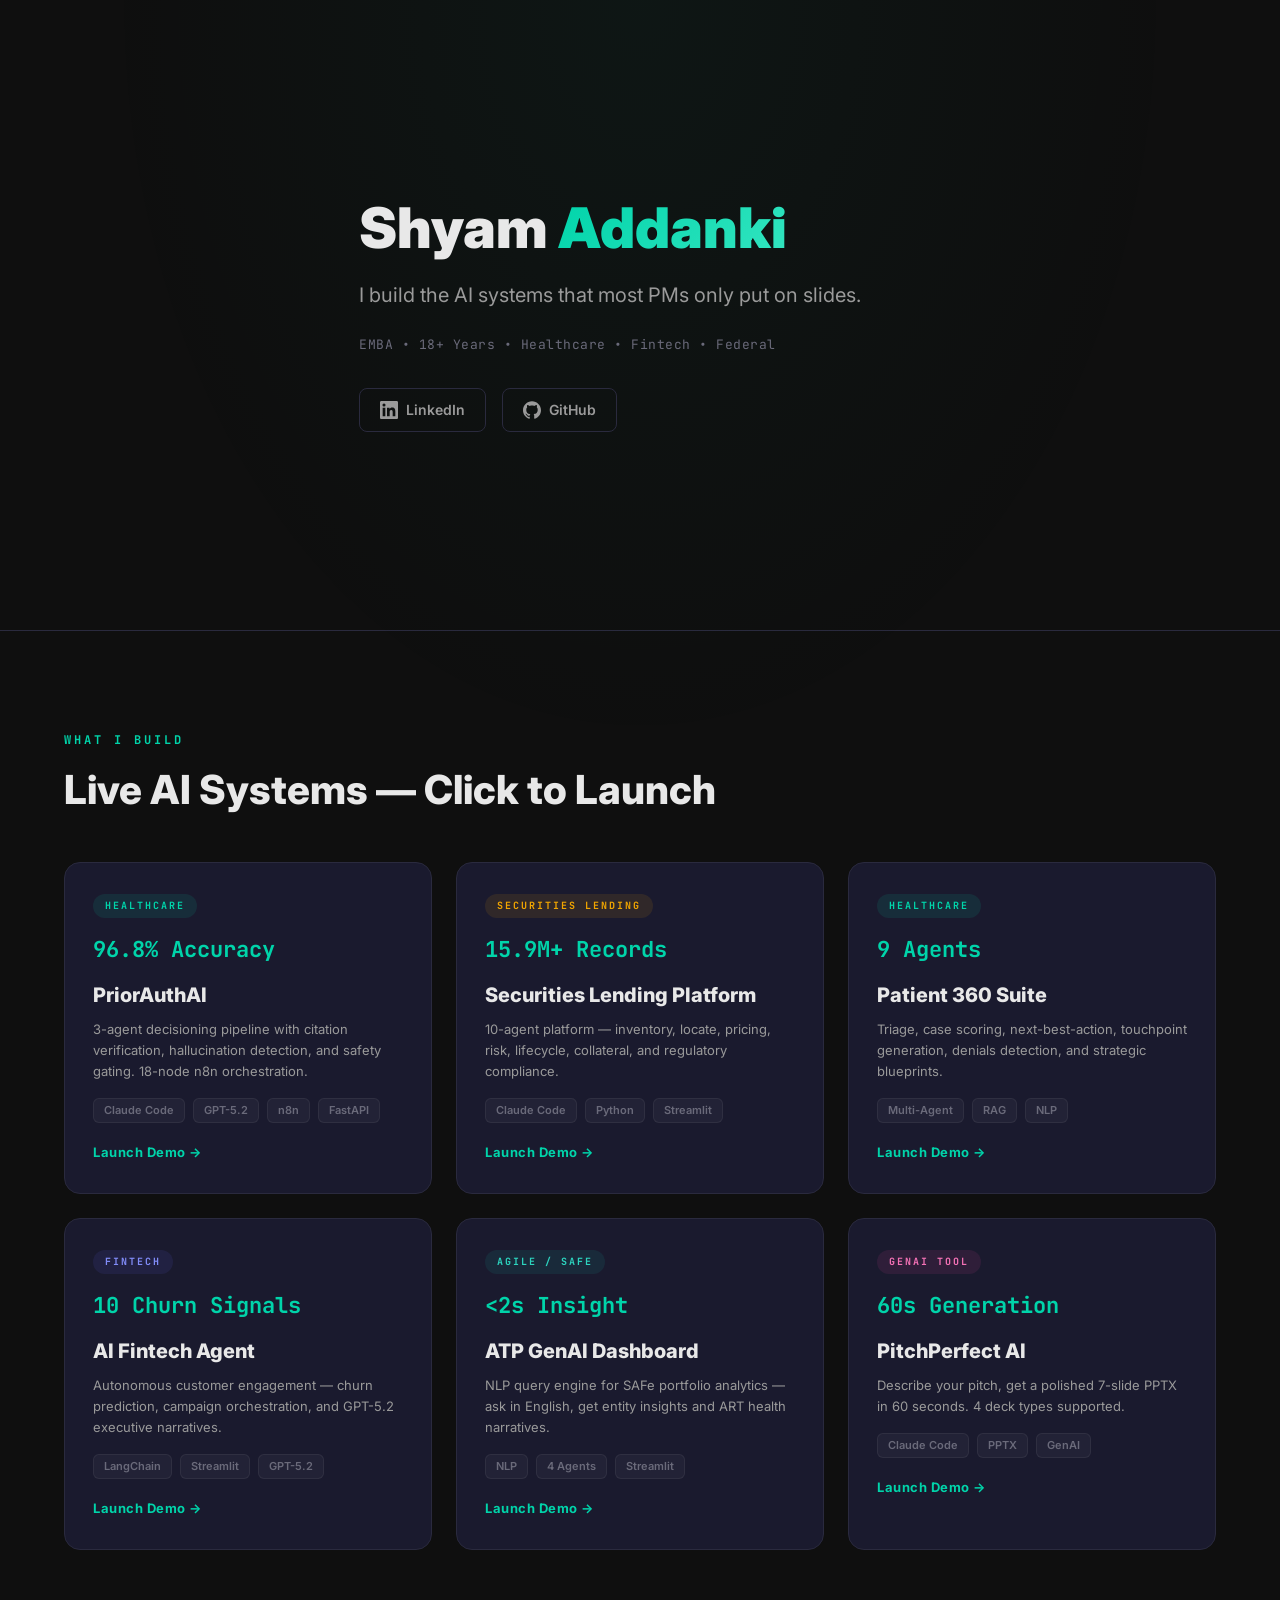
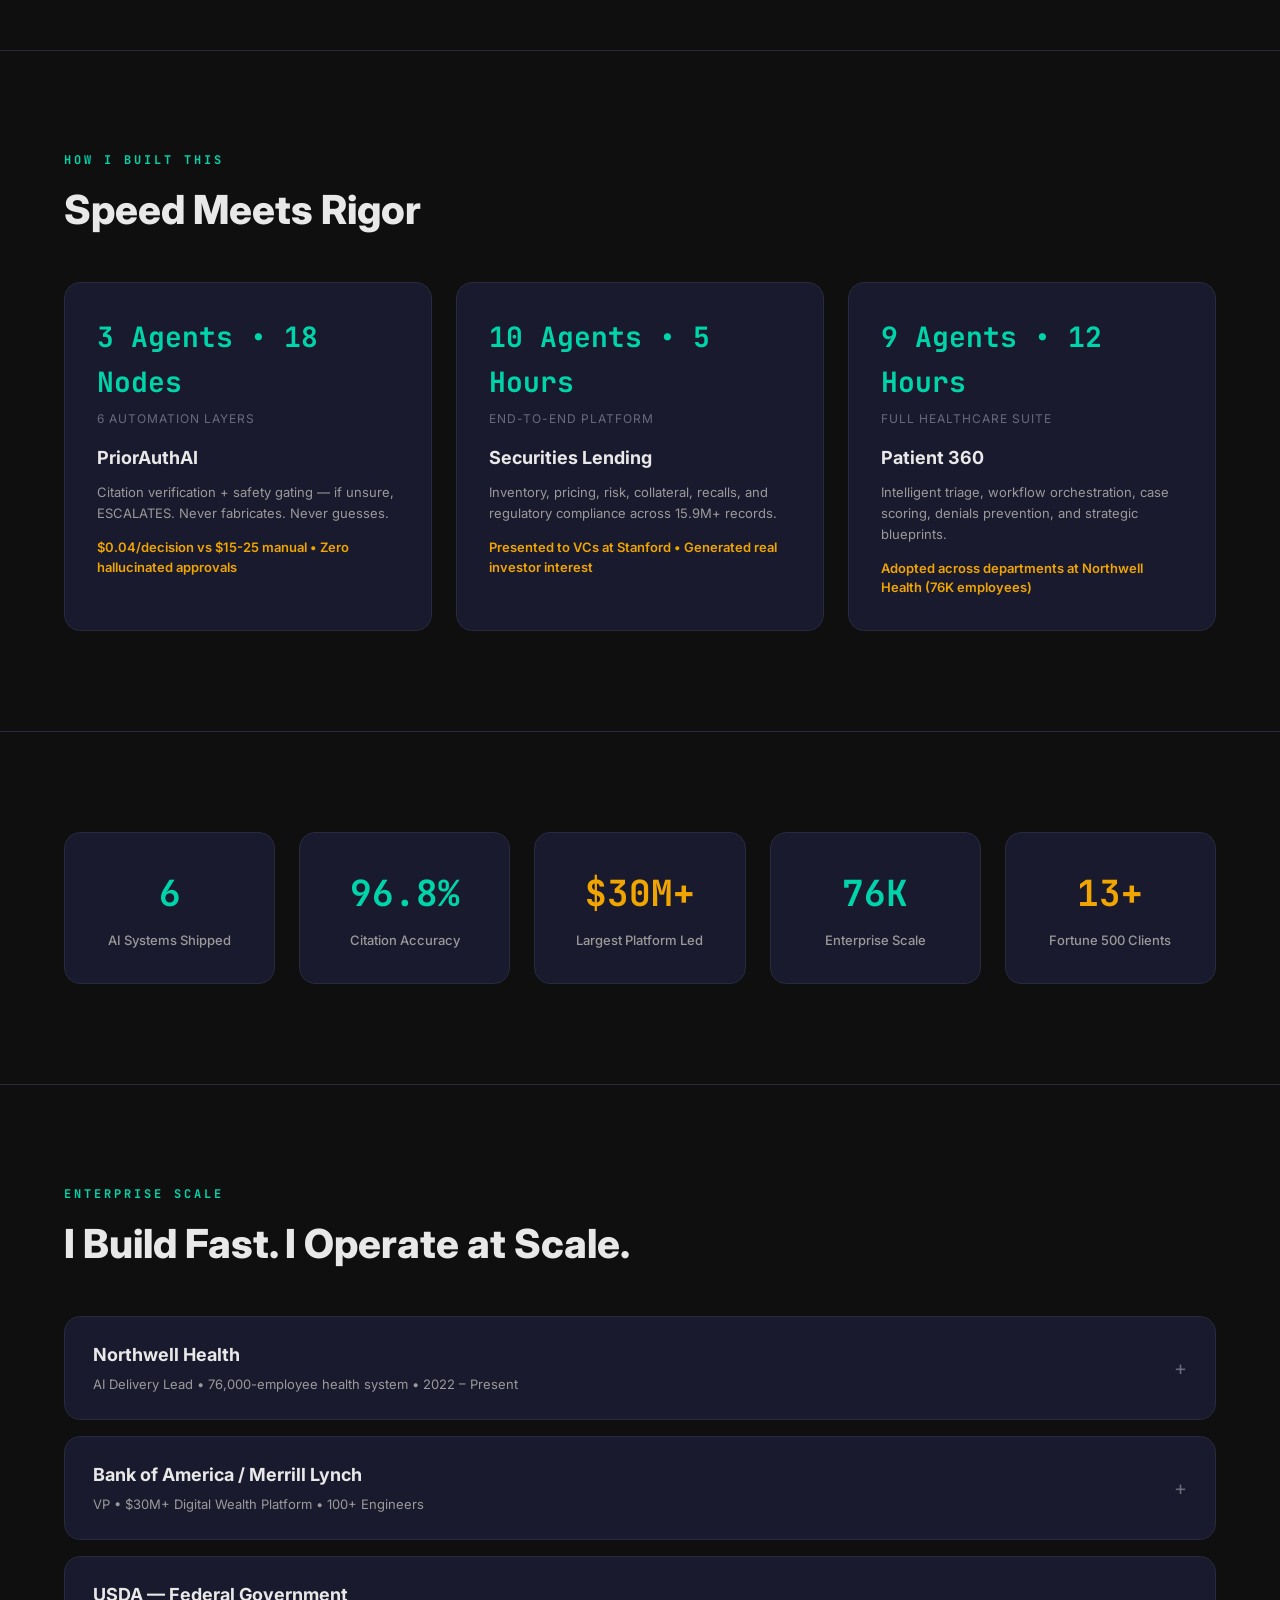
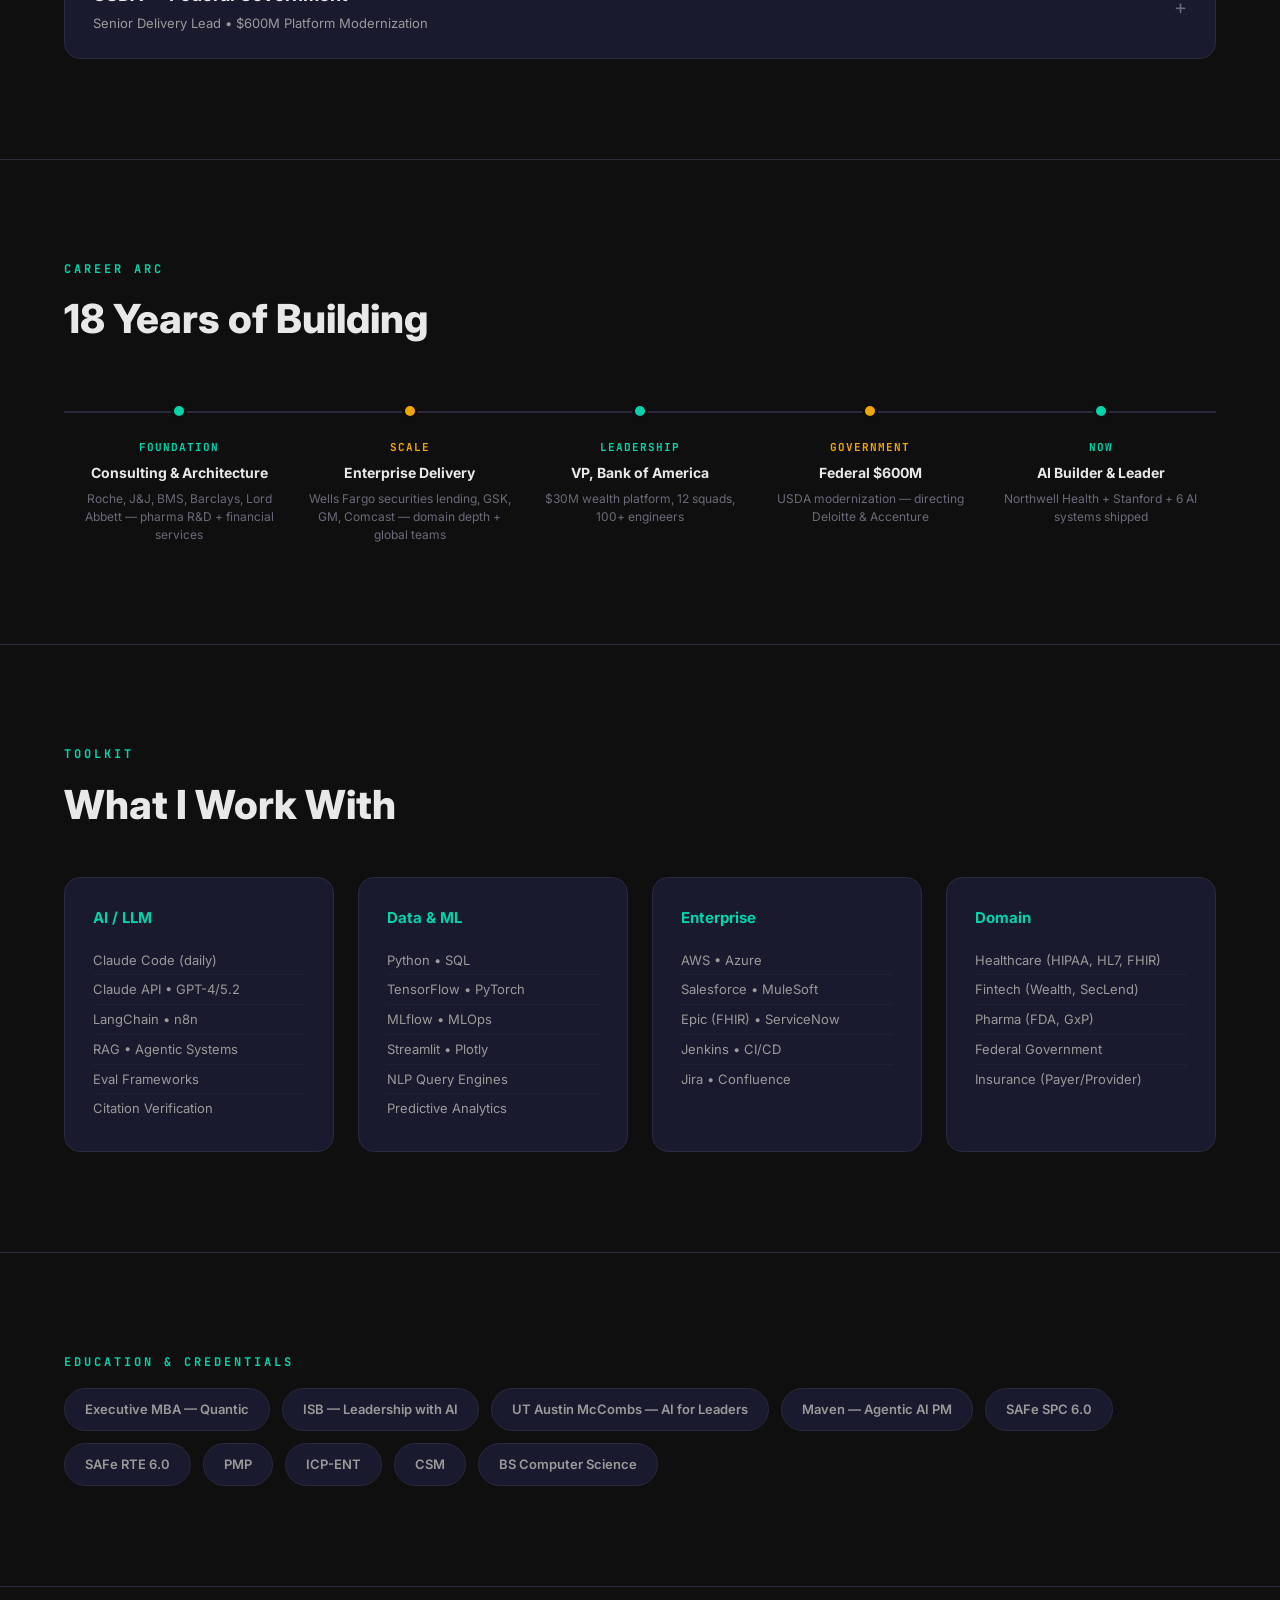
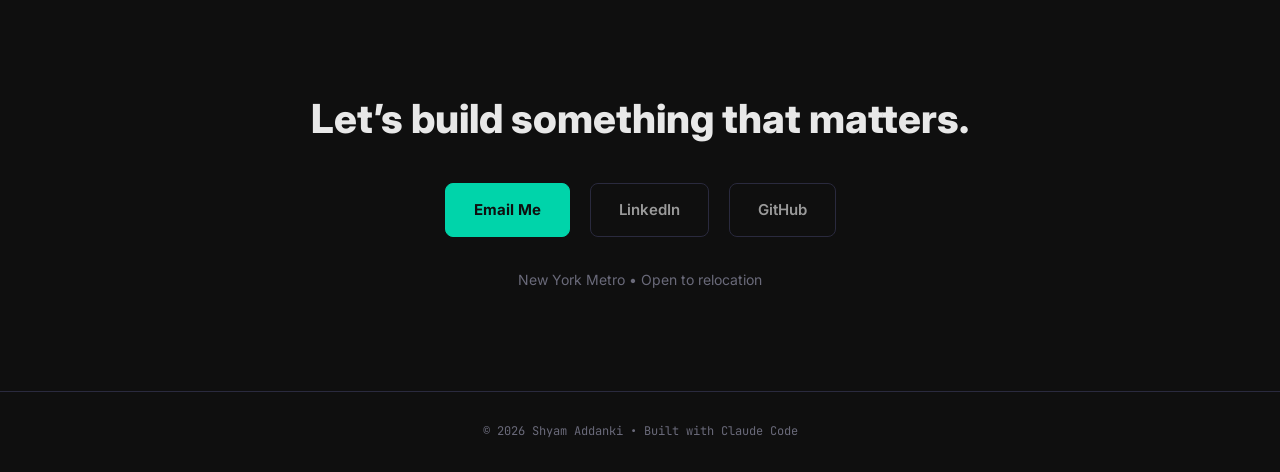
==== index.html @ 77db4f2a "feat: add complete HTML structure — 9 sections with real content" ====
<!DOCTYPE html>
<html lang="en">
<head>
  <meta charset="UTF-8">
  <meta name="viewport" content="width=device-width, initial-scale=1.0">
  <meta name="robots" content="noindex, nofollow">
  <title>Shyam Addanki — AI Portfolio</title>
  <link rel="stylesheet" href="styles.css">
</head>
<body>

<!-- ═══ Section 1: Hero ═══════════════════════════════ -->
<section class="hero" id="top">
  <div class="container">
    <div class="hero-text">
      <h1>Shyam <span class="accent">Addanki</span></h1>
      <p class="hero-tagline">I build the AI systems that most PMs only put on slides.</p>
      <p class="hero-meta">EMBA &bull; 18+ Years &bull; Healthcare &bull; Fintech &bull; Federal</p>
      <div class="hero-links">
        <a href="https://linkedin.com/in/shyamaddanki" target="_blank" rel="noopener">
          <svg width="18" height="18" viewBox="0 0 24 24" fill="currentColor"><path d="M20.447 20.452h-3.554v-5.569c0-1.328-.027-3.037-1.852-3.037-1.853 0-2.136 1.445-2.136 2.939v5.667H9.351V9h3.414v1.561h.046c.477-.9 1.637-1.85 3.37-1.85 3.601 0 4.267 2.37 4.267 5.455v6.286zM5.337 7.433a2.062 2.062 0 01-2.063-2.065 2.064 2.064 0 112.063 2.065zm1.782 13.019H3.555V9h3.564v11.452zM22.225 0H1.771C.792 0 0 .774 0 1.729v20.542C0 23.227.792 24 1.771 24h20.451C23.2 24 24 23.227 24 22.271V1.729C24 .774 23.2 0 22.222 0h.003z"/></svg>
          LinkedIn
        </a>
        <a href="https://github.com/ShyamAddanki" target="_blank" rel="noopener">
          <svg width="18" height="18" viewBox="0 0 24 24" fill="currentColor"><path d="M12 .297c-6.63 0-12 5.373-12 12 0 5.303 3.438 9.8 8.205 11.385.6.113.82-.258.82-.577 0-.285-.01-1.04-.015-2.04-3.338.724-4.042-1.61-4.042-1.61C4.422 18.07 3.633 17.7 3.633 17.7c-1.087-.744.084-.729.084-.729 1.205.084 1.838 1.236 1.838 1.236 1.07 1.835 2.809 1.305 3.495.998.108-.776.417-1.305.76-1.605-2.665-.3-5.466-1.332-5.466-5.93 0-1.31.465-2.38 1.235-3.22-.135-.303-.54-1.523.105-3.176 0 0 1.005-.322 3.3 1.23.96-.267 1.98-.399 3-.405 1.02.006 2.04.138 3 .405 2.28-1.552 3.285-1.23 3.285-1.23.645 1.653.24 2.873.12 3.176.765.84 1.23 1.91 1.23 3.22 0 4.61-2.805 5.625-5.475 5.92.42.36.81 1.096.81 2.22 0 1.606-.015 2.896-.015 3.286 0 .315.21.69.825.57C20.565 22.092 24 17.592 24 12.297c0-6.627-5.373-12-12-12"/></svg>
          GitHub
        </a>
      </div>
    </div>
    <div class="hero-photo">
      <img src="assets/photo.jpg" alt="Shyam Addanki" onerror="this.style.display='none'">
    </div>
  </div>
</section>

<!-- ═══ Section 2: Live Demos ═════════════════════════ -->
<section class="demos" id="demos">
  <div class="container">
    <p class="section-label reveal">What I Build</p>
    <h2 class="section-title reveal">Live AI Systems — Click to Launch</h2>
    <div class="demo-grid">

      <a href="https://shyamaddanki.github.io/ai-portfolio-demos/prior-auth-white-premium.html" target="_blank" rel="noopener" class="demo-card reveal">
        <span class="tag tag-health">Healthcare</span>
        <div class="metric-highlight">96.8% Accuracy</div>
        <h3>PriorAuthAI</h3>
        <p>3-agent decisioning pipeline with citation verification, hallucination detection, and safety gating. 18-node n8n orchestration.</p>
        <div class="tech-tags">
          <span class="tech-tag">Claude Code</span>
          <span class="tech-tag">GPT-5.2</span>
          <span class="tech-tag">n8n</span>
          <span class="tech-tag">FastAPI</span>
        </div>
        <span class="cta">Launch Demo &rarr;</span>
      </a>

      <a href="https://shyamaddanki.github.io/ai-portfolio-demos/seclend-platform-demo.html" target="_blank" rel="noopener" class="demo-card reveal">
        <span class="tag tag-finserv">Securities Lending</span>
        <div class="metric-highlight">15.9M+ Records</div>
        <h3>Securities Lending Platform</h3>
        <p>10-agent platform — inventory, locate, pricing, risk, lifecycle, collateral, and regulatory compliance.</p>
        <div class="tech-tags">
          <span class="tech-tag">Claude Code</span>
          <span class="tech-tag">Python</span>
          <span class="tech-tag">Streamlit</span>
        </div>
        <span class="cta">Launch Demo &rarr;</span>
      </a>

      <a href="https://shyamaddanki.github.io/ai-portfolio-demos/patient-360-demo.html" target="_blank" rel="noopener" class="demo-card reveal">
        <span class="tag tag-health">Healthcare</span>
        <div class="metric-highlight">9 Agents</div>
        <h3>Patient 360 Suite</h3>
        <p>Triage, case scoring, next-best-action, touchpoint generation, denials detection, and strategic blueprints.</p>
        <div class="tech-tags">
          <span class="tech-tag">Multi-Agent</span>
          <span class="tech-tag">RAG</span>
          <span class="tech-tag">NLP</span>
        </div>
        <span class="cta">Launch Demo &rarr;</span>
      </a>

      <a href="https://shyamaddanki.github.io/ai-portfolio-demos/ai-fintech-agent-demo.html" target="_blank" rel="noopener" class="demo-card reveal">
        <span class="tag tag-fintech">Fintech</span>
        <div class="metric-highlight">10 Churn Signals</div>
        <h3>AI Fintech Agent</h3>
        <p>Autonomous customer engagement — churn prediction, campaign orchestration, and GPT-5.2 executive narratives.</p>
        <div class="tech-tags">
          <span class="tech-tag">LangChain</span>
          <span class="tech-tag">Streamlit</span>
          <span class="tech-tag">GPT-5.2</span>
        </div>
        <span class="cta">Launch Demo &rarr;</span>
      </a>

      <a href="https://shyamaddanki.github.io/ai-portfolio-demos/atp-genai-demo.html" target="_blank" rel="noopener" class="demo-card reveal">
        <span class="tag tag-agile">Agile / SAFe</span>
        <div class="metric-highlight">&lt;2s Insight</div>
        <h3>ATP GenAI Dashboard</h3>
        <p>NLP query engine for SAFe portfolio analytics — ask in English, get entity insights and ART health narratives.</p>
        <div class="tech-tags">
          <span class="tech-tag">NLP</span>
          <span class="tech-tag">4 Agents</span>
          <span class="tech-tag">Streamlit</span>
        </div>
        <span class="cta">Launch Demo &rarr;</span>
      </a>

      <a href="https://shyamaddanki.github.io/ai-portfolio-demos/pitchperfect-ai-demo.html" target="_blank" rel="noopener" class="demo-card reveal">
        <span class="tag tag-genai">GenAI Tool</span>
        <div class="metric-highlight">60s Generation</div>
        <h3>PitchPerfect AI</h3>
        <p>Describe your pitch, get a polished 7-slide PPTX in 60 seconds. 4 deck types supported.</p>
        <div class="tech-tags">
          <span class="tech-tag">Claude Code</span>
          <span class="tech-tag">PPTX</span>
          <span class="tech-tag">GenAI</span>
        </div>
        <span class="cta">Launch Demo &rarr;</span>
      </a>

    </div>
  </div>
</section>

<!-- ═══ Section 3: How I Built This ═══════════════════ -->
<section class="build-process" id="how">
  <div class="container">
    <p class="section-label reveal">How I Built This</p>
    <h2 class="section-title reveal">Speed Meets Rigor</h2>
    <div class="build-grid">

      <div class="build-card reveal">
        <div class="build-time">3 Agents &bull; 18 Nodes</div>
        <div class="build-label">6 Automation Layers</div>
        <h3>PriorAuthAI</h3>
        <p class="build-arch">Citation verification + safety gating — if unsure, ESCALATES. Never fabricates. Never guesses.</p>
        <p class="build-impact">$0.04/decision vs $15-25 manual &bull; Zero hallucinated approvals</p>
      </div>

      <div class="build-card reveal">
        <div class="build-time">10 Agents &bull; 5 Hours</div>
        <div class="build-label">End-to-End Platform</div>
        <h3>Securities Lending</h3>
        <p class="build-arch">Inventory, pricing, risk, collateral, recalls, and regulatory compliance across 15.9M+ records.</p>
        <p class="build-impact">Presented to VCs at Stanford &bull; Generated real investor interest</p>
      </div>

      <div class="build-card reveal">
        <div class="build-time">9 Agents &bull; 12 Hours</div>
        <div class="build-label">Full Healthcare Suite</div>
        <h3>Patient 360</h3>
        <p class="build-arch">Intelligent triage, workflow orchestration, case scoring, denials prevention, and strategic blueprints.</p>
        <p class="build-impact">Adopted across departments at Northwell Health (76K employees)</p>
      </div>

    </div>
  </div>
</section>

<!-- ═══ Section 4: Proof Strip ════════════════════════ -->
<section class="proof-strip" id="proof">
  <div class="container">
    <div class="metrics-row reveal">
      <div class="metric-tile">
        <div class="metric-value teal">6</div>
        <div class="metric-label">AI Systems Shipped</div>
      </div>
      <div class="metric-tile">
        <div class="metric-value teal">96.8%</div>
        <div class="metric-label">Citation Accuracy</div>
      </div>
      <div class="metric-tile">
        <div class="metric-value amber">$30M+</div>
        <div class="metric-label">Largest Platform Led</div>
      </div>
      <div class="metric-tile">
        <div class="metric-value teal">76K</div>
        <div class="metric-label">Enterprise Scale</div>
      </div>
      <div class="metric-tile">
        <div class="metric-value amber">13+</div>
        <div class="metric-label">Fortune 500 Clients</div>
      </div>
    </div>
  </div>
</section>

<!-- ═══ Section 5: Enterprise Scale ═══════════════════ -->
<section class="enterprise" id="enterprise">
  <div class="container">
    <p class="section-label reveal">Enterprise Scale</p>
    <h2 class="section-title reveal">I Build Fast. I Operate at Scale.</h2>
    <div class="case-studies">

      <div class="case-card reveal">
        <div class="case-header" role="button" aria-expanded="false" tabindex="0">
          <div>
            <h3>Northwell Health</h3>
            <p class="case-meta">AI Delivery Lead &bull; 76,000-employee health system &bull; 2022 &ndash; Present</p>
          </div>
          <span class="case-toggle">+</span>
        </div>
        <div class="case-body">
          <div class="case-body-inner">
            <div class="case-content">
              <div>
                <p class="case-section-label">Scope</p>
                <p>Led 10+ concurrent AI and digital transformation initiatives across clinical operations and enterprise IT. Owned discovery, scoping, stakeholder alignment, delivery, and expansion.</p>
              </div>
              <div>
                <p class="case-section-label">Impact</p>
                <p><span class="impact-stat">6 GenAI solutions</span> delivered &bull; <span class="impact-stat">50%</span> delivery lead time reduction &bull; <span class="impact-stat">40%</span> stakeholder engagement increase</p>
                <p style="margin-top:12px;">Converted organizational AI skepticism into enterprise commitment — built working prototypes hands-on, presented demos to senior leadership.</p>
              </div>
            </div>
          </div>
        </div>
      </div>

      <div class="case-card reveal">
        <div class="case-header" role="button" aria-expanded="false" tabindex="0">
          <div>
            <h3>Bank of America / Merrill Lynch</h3>
            <p class="case-meta">VP &bull; $30M+ Digital Wealth Platform &bull; 100+ Engineers</p>
          </div>
          <span class="case-toggle">+</span>
        </div>
        <div class="case-body">
          <div class="case-body-inner">
            <div class="case-content">
              <div>
                <p class="case-section-label">Scope</p>
                <p>Led end-to-end delivery across 12 squads. Served as trusted advisor to SVP, MD, and C-suite executives. Defined AI-driven analytics strategy for next-generation wealth platform.</p>
              </div>
              <div>
                <p class="case-section-label">Impact</p>
                <p><span class="impact-stat">35%</span> release velocity increase &bull; <span class="impact-stat">22%</span> platform adoption &bull; <span class="impact-stat">17%</span> conversion lift &bull; <span class="impact-stat">100+</span> features shipped</p>
                <p style="margin-top:12px;">Modernized CI/CD pipelines (Jenkins, Bitbucket, Ansible) reducing release cycles 45% and production defects 30%.</p>
              </div>
            </div>
          </div>
        </div>
      </div>

      <div class="case-card reveal">
        <div class="case-header" role="button" aria-expanded="false" tabindex="0">
          <div>
            <h3>USDA — Federal Government</h3>
            <p class="case-meta">Senior Delivery Lead &bull; $600M Platform Modernization</p>
          </div>
          <span class="case-toggle">+</span>
        </div>
        <div class="case-body">
          <div class="case-body-inner">
            <div class="case-content">
              <div>
                <p class="case-section-label">Scope</p>
                <p>Directed Deloitte, Accenture, and multi-vendor teams on a $600M platform modernization. Delivered Salesforce + MuleSoft data integration on cloud infrastructure.</p>
              </div>
              <div>
                <p class="case-section-label">Impact</p>
                <p><span class="impact-stat">40%</span> delivery lead time reduction &bull; <span class="impact-stat">50%</span> operational efficiency gain</p>
                <p style="margin-top:12px;">Translated federal policy objectives into product features, KPIs, and real-time operational dashboards.</p>
              </div>
            </div>
          </div>
        </div>
      </div>

    </div>
  </div>
</section>

<!-- ═══ Section 6: Career Arc ═════════════════════════ -->
<section class="career" id="career">
  <div class="container">
    <p class="section-label reveal">Career Arc</p>
    <h2 class="section-title reveal">18 Years of Building</h2>
    <div class="timeline reveal">

      <div class="timeline-node">
        <p class="era">Foundation</p>
        <h4>Consulting &amp; Architecture</h4>
        <p>Roche, J&amp;J, BMS, Barclays, Lord Abbett — pharma R&amp;D + financial services</p>
      </div>

      <div class="timeline-node">
        <p class="era">Scale</p>
        <h4>Enterprise Delivery</h4>
        <p>Wells Fargo securities lending, GSK, GM, Comcast — domain depth + global teams</p>
      </div>

      <div class="timeline-node">
        <p class="era">Leadership</p>
        <h4>VP, Bank of America</h4>
        <p>$30M wealth platform, 12 squads, 100+ engineers</p>
      </div>

      <div class="timeline-node">
        <p class="era">Government</p>
        <h4>Federal $600M</h4>
        <p>USDA modernization — directing Deloitte &amp; Accenture</p>
      </div>

      <div class="timeline-node">
        <p class="era">Now</p>
        <h4>AI Builder &amp; Leader</h4>
        <p>Northwell Health + Stanford + 6 AI systems shipped</p>
      </div>

    </div>
  </div>
</section>

<!-- ═══ Section 7: Toolkit ════════════════════════════ -->
<section class="toolkit" id="toolkit">
  <div class="container">
    <p class="section-label reveal">Toolkit</p>
    <h2 class="section-title reveal">What I Work With</h2>
    <div class="toolkit-grid reveal">

      <div class="toolkit-domain">
        <h3>AI / LLM</h3>
        <ul>
          <li>Claude Code (daily)</li>
          <li>Claude API &bull; GPT-4/5.2</li>
          <li>LangChain &bull; n8n</li>
          <li>RAG &bull; Agentic Systems</li>
          <li>Eval Frameworks</li>
          <li>Citation Verification</li>
        </ul>
      </div>

      <div class="toolkit-domain">
        <h3>Data &amp; ML</h3>
        <ul>
          <li>Python &bull; SQL</li>
          <li>TensorFlow &bull; PyTorch</li>
          <li>MLflow &bull; MLOps</li>
          <li>Streamlit &bull; Plotly</li>
          <li>NLP Query Engines</li>
          <li>Predictive Analytics</li>
        </ul>
      </div>

      <div class="toolkit-domain">
        <h3>Enterprise</h3>
        <ul>
          <li>AWS &bull; Azure</li>
          <li>Salesforce &bull; MuleSoft</li>
          <li>Epic (FHIR) &bull; ServiceNow</li>
          <li>Jenkins &bull; CI/CD</li>
          <li>Jira &bull; Confluence</li>
        </ul>
      </div>

      <div class="toolkit-domain">
        <h3>Domain</h3>
        <ul>
          <li>Healthcare (HIPAA, HL7, FHIR)</li>
          <li>Fintech (Wealth, SecLend)</li>
          <li>Pharma (FDA, GxP)</li>
          <li>Federal Government</li>
          <li>Insurance (Payer/Provider)</li>
        </ul>
      </div>

    </div>
  </div>
</section>

<!-- ═══ Section 8: Education ══════════════════════════ -->
<section class="education" id="education">
  <div class="container">
    <p class="section-label reveal">Education &amp; Credentials</p>
    <div class="edu-row reveal">
      <span class="edu-pill">Executive MBA — Quantic</span>
      <span class="edu-pill">ISB — Leadership with AI</span>
      <span class="edu-pill">UT Austin McCombs — AI for Leaders</span>
      <span class="edu-pill">Maven — Agentic AI PM</span>
      <span class="edu-pill">SAFe SPC 6.0</span>
      <span class="edu-pill">SAFe RTE 6.0</span>
      <span class="edu-pill">PMP</span>
      <span class="edu-pill">ICP-ENT</span>
      <span class="edu-pill">CSM</span>
      <span class="edu-pill">BS Computer Science</span>
    </div>
  </div>
</section>

<!-- ═══ Section 9: Contact ════════════════════════════ -->
<section class="contact" id="contact">
  <div class="container reveal">
    <h2>Let&rsquo;s build something that matters.</h2>
    <div class="contact-links">
      <a href="mailto:shyamaddanki@gmail.com" class="primary">Email Me</a>
      <a href="https://linkedin.com/in/shyamaddanki" target="_blank" rel="noopener">LinkedIn</a>
      <a href="https://github.com/ShyamAddanki" target="_blank" rel="noopener">GitHub</a>
    </div>
    <p class="contact-meta">New York Metro &bull; Open to relocation</p>
  </div>
</section>

<!-- ═══ Footer ════════════════════════════════════════ -->
<footer class="footer">
  &copy; 2026 Shyam Addanki &bull; Built with Claude Code
</footer>

<script src="script.js"></script>
</body>
</html>
---- styles.css ----
/* ═══════════════════════════════════════════════════════
   Design System: "Dark Confidence"
   Portfolio site for hirereadypm.ai
   ═══════════════════════════════════════════════════════ */

@import url('https://fonts.googleapis.com/css2?family=Inter:wght@400;500;600;700;800;900&family=JetBrains+Mono:wght@400;700&display=swap');

/* ── Design Tokens ─────────────────────────────────── */
:root {
  --bg-primary: #0F0F0F;
  --bg-surface: #1A1A2E;
  --bg-surface-hover: #222240;
  --border-subtle: #2A2A3E;
  --border-hover: #00D4AA;

  --accent-teal: #00D4AA;
  --accent-amber: #F0A500;
  --accent-teal-glow: rgba(0, 212, 170, 0.15);
  --accent-amber-glow: rgba(240, 165, 0, 0.15);

  --text-primary: #E8E8E8;
  --text-secondary: #9A9A9A;
  --text-muted: #6A6A7A;

  --font-body: 'Inter', -apple-system, BlinkMacSystemFont, sans-serif;
  --font-mono: 'JetBrains Mono', 'Fira Code', monospace;

  --max-width: 1200px;
  --section-padding: 100px 24px;
  --card-radius: 16px;
  --transition: 0.3s cubic-bezier(0.4, 0, 0.2, 1);
}

/* ── Reset ─────────────────────────────────────────── */
*, *::before, *::after {
  margin: 0;
  padding: 0;
  box-sizing: border-box;
}

html {
  scroll-behavior: smooth;
  -webkit-font-smoothing: antialiased;
  -moz-osx-font-smoothing: grayscale;
}

body {
  font-family: var(--font-body);
  background: var(--bg-primary);
  color: var(--text-primary);
  line-height: 1.6;
  overflow-x: hidden;
}

body::before {
  content: '';
  position: fixed;
  top: 0;
  left: 0;
  width: 100%;
  height: 100%;
  background: radial-gradient(ellipse at 50% 0%, rgba(0, 212, 170, 0.04) 0%, transparent 60%);
  pointer-events: none;
  z-index: 0;
}

a {
  color: var(--accent-teal);
  text-decoration: none;
  transition: color var(--transition);
}

a:hover { color: #33E5C0; }

img { max-width: 100%; display: block; }

/* ── Layout Utilities ──────────────────────────────── */
.container {
  max-width: var(--max-width);
  margin: 0 auto;
  padding: var(--section-padding);
  position: relative;
  z-index: 1;
}

.section-label {
  font-family: var(--font-mono);
  font-size: 12px;
  font-weight: 700;
  letter-spacing: 3px;
  text-transform: uppercase;
  color: var(--accent-teal);
  margin-bottom: 16px;
}

.section-title {
  font-size: clamp(28px, 4vw, 40px);
  font-weight: 800;
  color: var(--text-primary);
  margin-bottom: 48px;
  line-height: 1.2;
}

/* ── Section 1: Hero ───────────────────────────────── */
.hero { min-height: 70vh; display: flex; align-items: center; }

.hero .container {
  display: grid;
  grid-template-columns: 1fr auto;
  gap: 60px;
  align-items: center;
}

.hero-text h1 {
  font-size: clamp(36px, 5vw, 56px);
  font-weight: 900;
  line-height: 1.1;
  margin-bottom: 20px;
}

.hero-text h1 .accent {
  background: linear-gradient(135deg, var(--accent-teal), #33E5C0);
  -webkit-background-clip: text;
  -webkit-text-fill-color: transparent;
  background-clip: text;
}

.hero-tagline {
  font-size: clamp(16px, 2vw, 20px);
  color: var(--text-secondary);
  margin-bottom: 24px;
  max-width: 540px;
  line-height: 1.6;
}

.hero-meta {
  font-family: var(--font-mono);
  font-size: 13px;
  color: var(--text-muted);
  margin-bottom: 32px;
  letter-spacing: 0.5px;
}

.hero-links { display: flex; gap: 16px; }

.hero-links a {
  display: inline-flex;
  align-items: center;
  gap: 8px;
  font-size: 14px;
  font-weight: 600;
  color: var(--text-secondary);
  padding: 10px 20px;
  border: 1px solid var(--border-subtle);
  border-radius: 8px;
  transition: all var(--transition);
}

.hero-links a:hover {
  color: var(--accent-teal);
  border-color: var(--accent-teal);
  background: var(--accent-teal-glow);
}

.hero-photo img {
  width: 260px;
  height: 260px;
  border-radius: 50%;
  object-fit: cover;
  border: 3px solid var(--border-subtle);
  transition: border-color var(--transition);
}

.hero-photo img:hover { border-color: var(--accent-teal); }

/* ── Section 2: Live Demos ─────────────────────────── */
.demos { border-top: 1px solid var(--border-subtle); }

.demo-grid {
  display: grid;
  grid-template-columns: repeat(3, 1fr);
  gap: 24px;
}

.demo-card {
  background: var(--bg-surface);
  border: 1px solid var(--border-subtle);
  border-radius: var(--card-radius);
  padding: 28px;
  transition: all var(--transition);
  display: block;
  color: inherit;
}

.demo-card:hover {
  transform: translateY(-3px);
  border-color: var(--accent-teal);
  box-shadow: 0 8px 32px var(--accent-teal-glow);
  background: var(--bg-surface-hover);
}

.demo-card .tag {
  font-family: var(--font-mono);
  font-size: 10px;
  font-weight: 700;
  letter-spacing: 2px;
  text-transform: uppercase;
  padding: 4px 12px;
  border-radius: 20px;
  display: inline-block;
  margin-bottom: 14px;
}

.tag-health { background: rgba(0,212,170,0.1); color: var(--accent-teal); }
.tag-fintech { background: rgba(99,102,241,0.1); color: #818cf8; }
.tag-finserv { background: rgba(240,165,0,0.1); color: var(--accent-amber); }
.tag-agile { background: rgba(20,184,166,0.1); color: #2dd4bf; }
.tag-genai { background: rgba(236,72,153,0.1); color: #f472b6; }

.demo-card h3 { font-size: 20px; font-weight: 800; margin-bottom: 8px; }

.demo-card p {
  font-size: 13px;
  color: var(--text-secondary);
  line-height: 1.6;
  margin-bottom: 16px;
}

.demo-card .metric-highlight {
  font-family: var(--font-mono);
  font-size: 22px;
  font-weight: 700;
  color: var(--accent-teal);
  margin-bottom: 12px;
}

.demo-card .tech-tags { display: flex; gap: 8px; flex-wrap: wrap; margin-bottom: 16px; }

.demo-card .tech-tag {
  font-size: 11px;
  font-weight: 600;
  color: var(--text-muted);
  background: rgba(255,255,255,0.04);
  padding: 3px 10px;
  border-radius: 6px;
  border: 1px solid rgba(255,255,255,0.06);
}

.demo-card .cta { font-size: 13px; font-weight: 700; color: var(--accent-teal); letter-spacing: 0.5px; }

/* ── Section 3: How I Built This ───────────────────── */
.build-process { border-top: 1px solid var(--border-subtle); }

.build-grid { display: grid; grid-template-columns: repeat(3, 1fr); gap: 24px; }

.build-card {
  background: var(--bg-surface);
  border: 1px solid var(--border-subtle);
  border-radius: var(--card-radius);
  padding: 32px;
  transition: all var(--transition);
}

.build-card:hover { border-color: var(--border-hover); background: var(--bg-surface-hover); }

.build-card .build-time {
  font-family: var(--font-mono);
  font-size: 28px;
  font-weight: 700;
  color: var(--accent-teal);
  margin-bottom: 4px;
}

.build-card .build-label {
  font-size: 12px;
  color: var(--text-muted);
  text-transform: uppercase;
  letter-spacing: 1px;
  margin-bottom: 16px;
}

.build-card h3 { font-size: 18px; font-weight: 700; margin-bottom: 10px; }
.build-card .build-arch { font-size: 13px; color: var(--text-secondary); line-height: 1.6; margin-bottom: 14px; }
.build-card .build-impact { font-size: 13px; color: var(--accent-amber); font-weight: 600; line-height: 1.5; }

/* ── Section 4: Proof Strip ────────────────────────── */
.proof-strip { border-top: 1px solid var(--border-subtle); }

.metrics-row { display: grid; grid-template-columns: repeat(5, 1fr); gap: 24px; }

.metric-tile {
  text-align: center;
  padding: 32px 16px;
  background: var(--bg-surface);
  border: 1px solid var(--border-subtle);
  border-radius: var(--card-radius);
  transition: all var(--transition);
}

.metric-tile:hover { border-color: var(--accent-teal); transform: translateY(-2px); }

.metric-tile .metric-value {
  font-family: var(--font-mono);
  font-size: clamp(28px, 3vw, 36px);
  font-weight: 700;
  margin-bottom: 8px;
}

.metric-tile .metric-value.teal { color: var(--accent-teal); }
.metric-tile .metric-value.amber { color: var(--accent-amber); }
.metric-tile .metric-label { font-size: 13px; color: var(--text-secondary); font-weight: 500; }

/* ── Section 5: Enterprise Scale ───────────────────── */
.enterprise { border-top: 1px solid var(--border-subtle); }

.case-studies { display: flex; flex-direction: column; gap: 16px; }

.case-card {
  background: var(--bg-surface);
  border: 1px solid var(--border-subtle);
  border-radius: var(--card-radius);
  overflow: hidden;
  transition: border-color var(--transition);
}

.case-card:hover { border-color: var(--border-hover); }

.case-header {
  padding: 24px 28px;
  cursor: pointer;
  display: flex;
  justify-content: space-between;
  align-items: center;
  user-select: none;
}

.case-header h3 { font-size: 18px; font-weight: 700; }
.case-header .case-meta { font-size: 13px; color: var(--text-secondary); margin-top: 4px; }

.case-header .case-toggle {
  font-size: 20px;
  color: var(--text-muted);
  transition: transform var(--transition);
}

.case-card.open .case-toggle { transform: rotate(45deg); }

.case-body { display: grid; grid-template-rows: 0fr; transition: grid-template-rows 0.4s ease; }
.case-card.open .case-body { grid-template-rows: 1fr; }
.case-body-inner { overflow: hidden; }

.case-content {
  padding: 0 28px 28px;
  display: grid;
  grid-template-columns: 1fr 1fr;
  gap: 24px;
}

.case-content .case-section-label {
  font-family: var(--font-mono);
  font-size: 11px;
  font-weight: 700;
  letter-spacing: 2px;
  text-transform: uppercase;
  color: var(--accent-teal);
  margin-bottom: 8px;
}

.case-content p { font-size: 14px; color: var(--text-secondary); line-height: 1.7; }
.case-content .impact-stat { font-family: var(--font-mono); font-size: 14px; color: var(--accent-teal); font-weight: 700; }

/* ── Section 6: Career Arc ─────────────────────────── */
.career { border-top: 1px solid var(--border-subtle); }

.timeline { display: flex; gap: 0; position: relative; }

.timeline::before {
  content: '';
  position: absolute;
  top: 20px;
  left: 0;
  right: 0;
  height: 2px;
  background: var(--border-subtle);
}

.timeline-node { flex: 1; text-align: center; position: relative; padding-top: 48px; }

.timeline-node::before {
  content: '';
  position: absolute;
  top: 12px;
  left: 50%;
  transform: translateX(-50%);
  width: 16px;
  height: 16px;
  border-radius: 50%;
  background: var(--accent-teal);
  border: 3px solid var(--bg-primary);
  z-index: 1;
}

.timeline-node:nth-child(even)::before { background: var(--accent-amber); }
.timeline-node .era { font-family: var(--font-mono); font-size: 11px; font-weight: 700; letter-spacing: 1px; text-transform: uppercase; color: var(--accent-teal); margin-bottom: 6px; }
.timeline-node:nth-child(even) .era { color: var(--accent-amber); }
.timeline-node h4 { font-size: 14px; font-weight: 700; margin-bottom: 6px; }
.timeline-node p { font-size: 12px; color: var(--text-muted); line-height: 1.5; padding: 0 8px; }

/* ── Section 7: Toolkit ────────────────────────────── */
.toolkit { border-top: 1px solid var(--border-subtle); }
.toolkit-grid { display: grid; grid-template-columns: repeat(4, 1fr); gap: 24px; }

.toolkit-domain {
  background: var(--bg-surface);
  border: 1px solid var(--border-subtle);
  border-radius: var(--card-radius);
  padding: 28px;
  transition: border-color var(--transition);
}

.toolkit-domain:hover { border-color: var(--border-hover); }
.toolkit-domain h3 { font-size: 15px; font-weight: 700; margin-bottom: 16px; color: var(--accent-teal); }
.toolkit-domain ul { list-style: none; }
.toolkit-domain li { font-size: 13px; color: var(--text-secondary); padding: 4px 0; border-bottom: 1px solid rgba(255,255,255,0.03); }
.toolkit-domain li:last-child { border-bottom: none; }

/* ── Section 8: Education ──────────────────────────── */
.education { border-top: 1px solid var(--border-subtle); }
.edu-row { display: flex; flex-wrap: wrap; gap: 12px; }

.edu-pill {
  font-size: 13px;
  font-weight: 600;
  color: var(--text-secondary);
  background: var(--bg-surface);
  padding: 10px 20px;
  border-radius: 30px;
  border: 1px solid var(--border-subtle);
  transition: all var(--transition);
}

.edu-pill:hover { border-color: var(--accent-teal); color: var(--text-primary); }

/* ── Section 9: Contact ────────────────────────────── */
.contact { border-top: 1px solid var(--border-subtle); text-align: center; }
.contact h2 { font-size: clamp(28px, 4vw, 40px); font-weight: 800; margin-bottom: 32px; }
.contact-links { display: flex; justify-content: center; gap: 20px; margin-bottom: 32px; }

.contact-links a {
  display: inline-flex;
  align-items: center;
  gap: 8px;
  font-size: 15px;
  font-weight: 600;
  padding: 14px 28px;
  border: 1px solid var(--border-subtle);
  border-radius: 8px;
  color: var(--text-secondary);
  transition: all var(--transition);
}

.contact-links a:hover { color: var(--accent-teal); border-color: var(--accent-teal); background: var(--accent-teal-glow); }

.contact-links a.primary {
  background: var(--accent-teal);
  color: var(--bg-primary);
  border-color: var(--accent-teal);
  font-weight: 700;
}

.contact-links a.primary:hover { background: #33E5C0; box-shadow: 0 4px 20px var(--accent-teal-glow); }
.contact-meta { font-size: 14px; color: var(--text-muted); }

/* ── Footer ────────────────────────────────────────── */
.footer {
  text-align: center;
  padding: 30px 24px;
  border-top: 1px solid var(--border-subtle);
  font-family: var(--font-mono);
  font-size: 12px;
  color: var(--text-muted);
}

/* ── Scroll Reveal ─────────────────────────────────── */
.reveal { opacity: 0; transform: translateY(24px); transition: opacity 0.6s ease, transform 0.6s ease; }
.reveal.visible { opacity: 1; transform: translateY(0); }

/* ── Responsive ────────────────────────────────────── */
@media (max-width: 980px) {
  .hero .container { grid-template-columns: 1fr; text-align: center; }
  .hero-photo { order: -1; }
  .hero-tagline { max-width: 100%; }
  .hero-links { justify-content: center; }
  .demo-grid { grid-template-columns: repeat(2, 1fr); }
  .build-grid { grid-template-columns: repeat(2, 1fr); }
  .metrics-row { grid-template-columns: repeat(3, 1fr); }
  .toolkit-grid { grid-template-columns: repeat(2, 1fr); }
  .case-content { grid-template-columns: 1fr; }
  .timeline { flex-direction: column; padding-left: 40px; }
  .timeline::before { top: 0; bottom: 0; left: 8px; right: auto; width: 2px; height: auto; }
  .timeline-node { text-align: left; padding-top: 0; padding-bottom: 32px; padding-left: 24px; }
  .timeline-node::before { left: -32px; top: 4px; }
}

@media (max-width: 620px) {
  :root { --section-padding: 60px 16px; }
  .demo-grid, .build-grid { grid-template-columns: 1fr; }
  .metrics-row { grid-template-columns: repeat(2, 1fr); }
  .toolkit-grid { grid-template-columns: 1fr; }
  .contact-links { flex-direction: column; align-items: center; }
  .edu-row { justify-content: center; }
}

@media (prefers-reduced-motion: reduce) {
  .reveal { opacity: 1; transform: none; transition: none; }
  * { transition-duration: 0.01ms !important; }
}
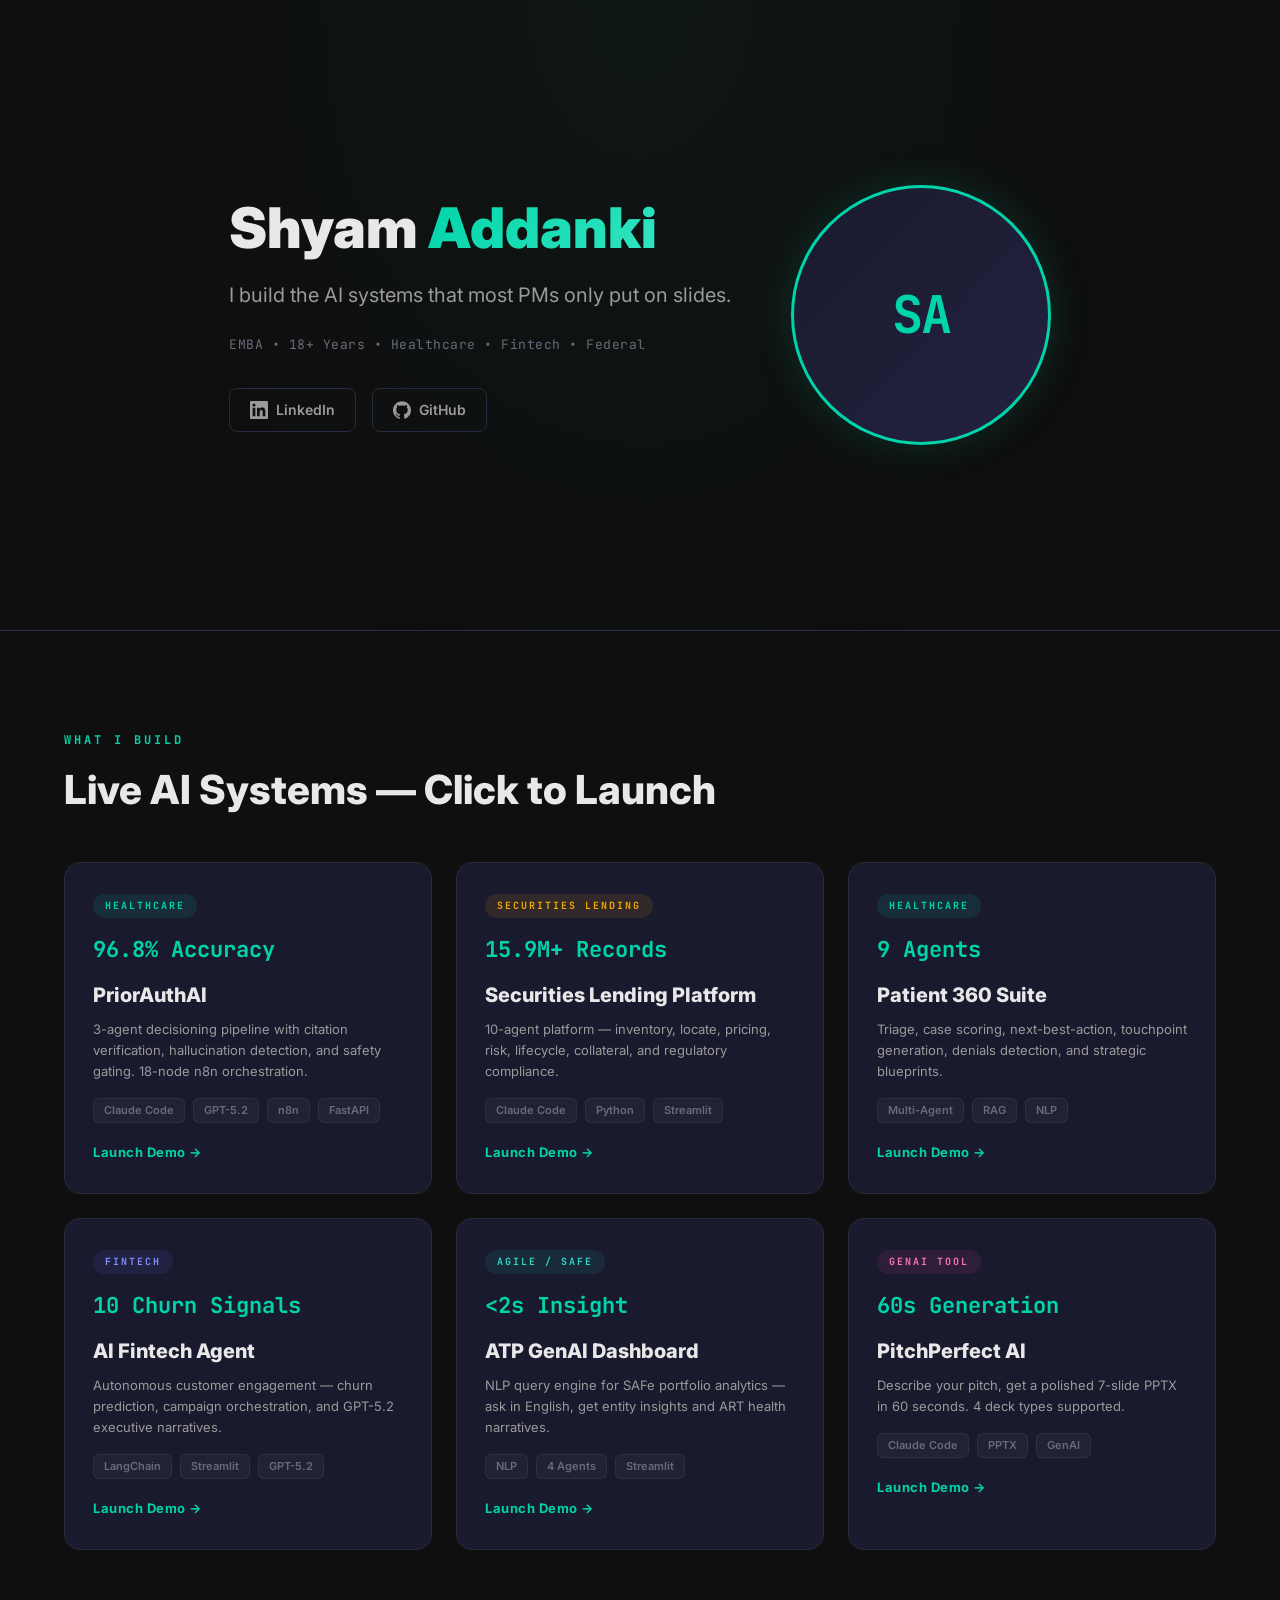
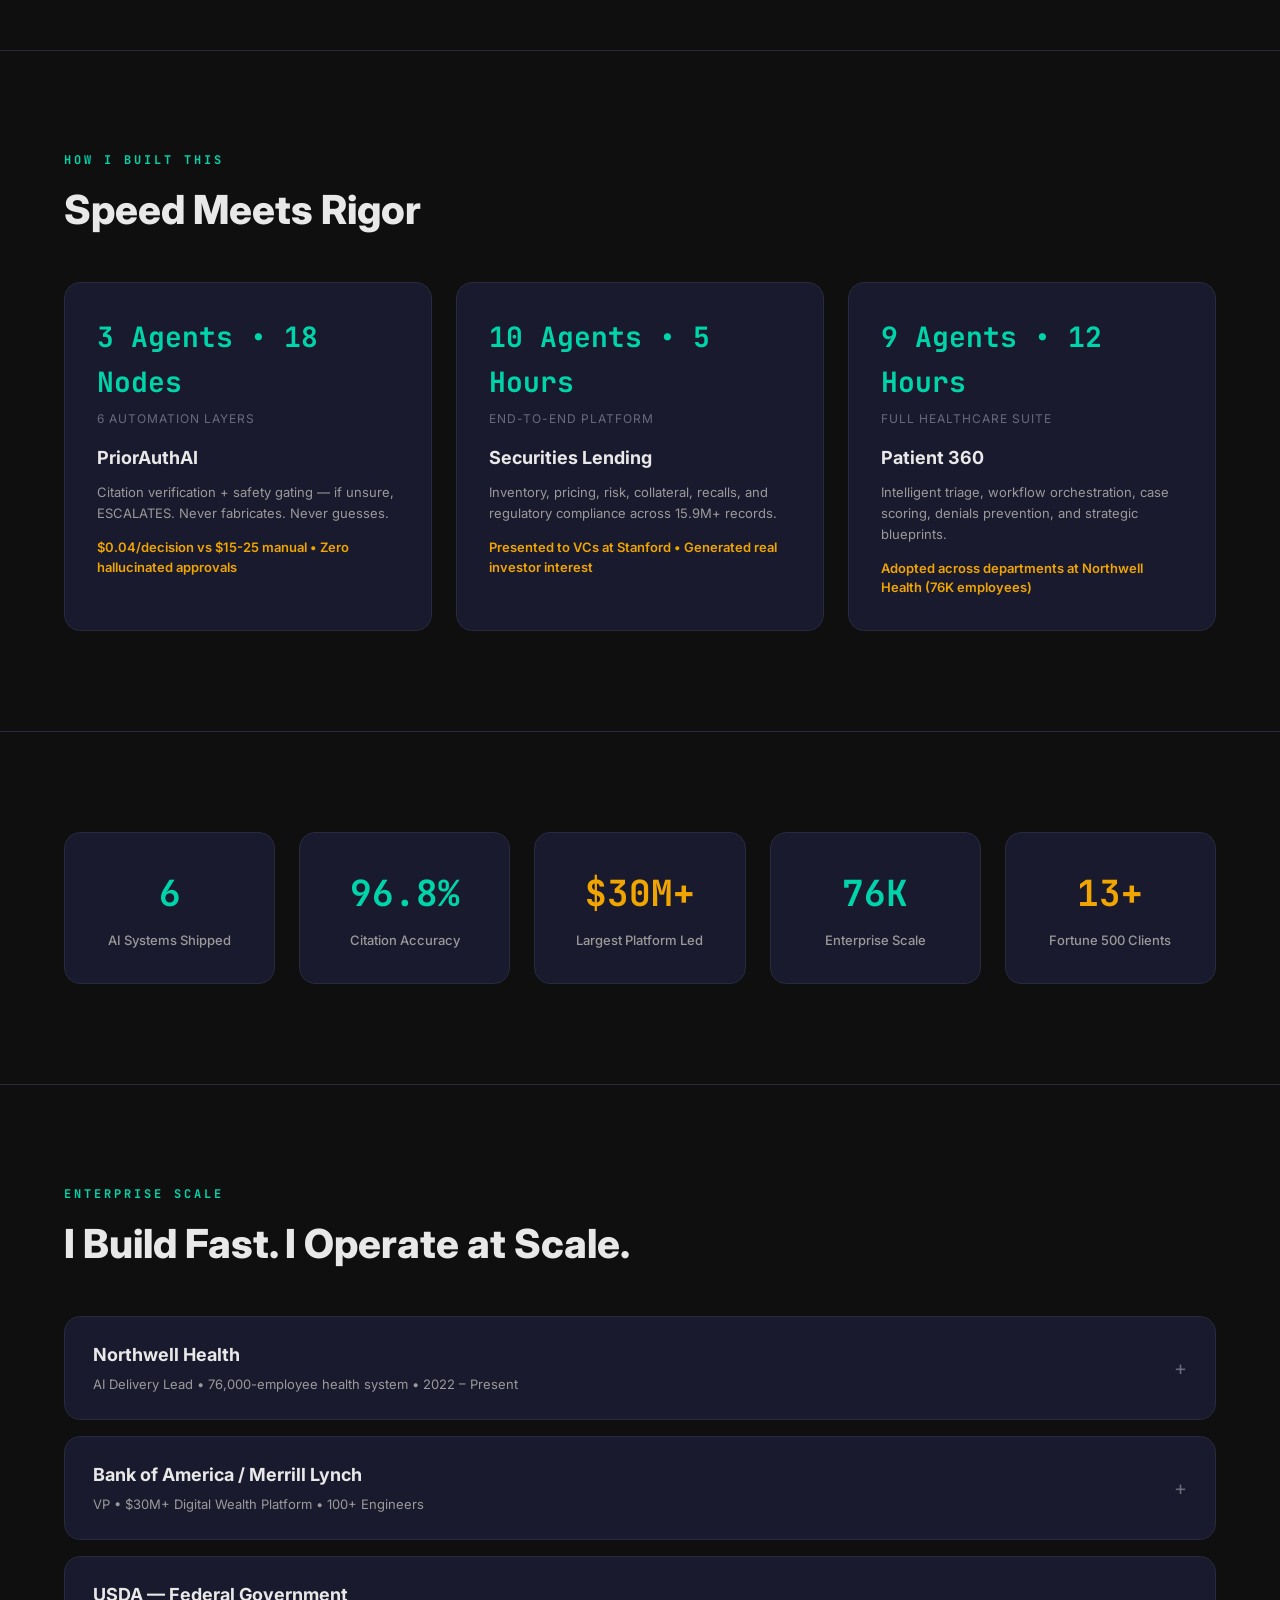
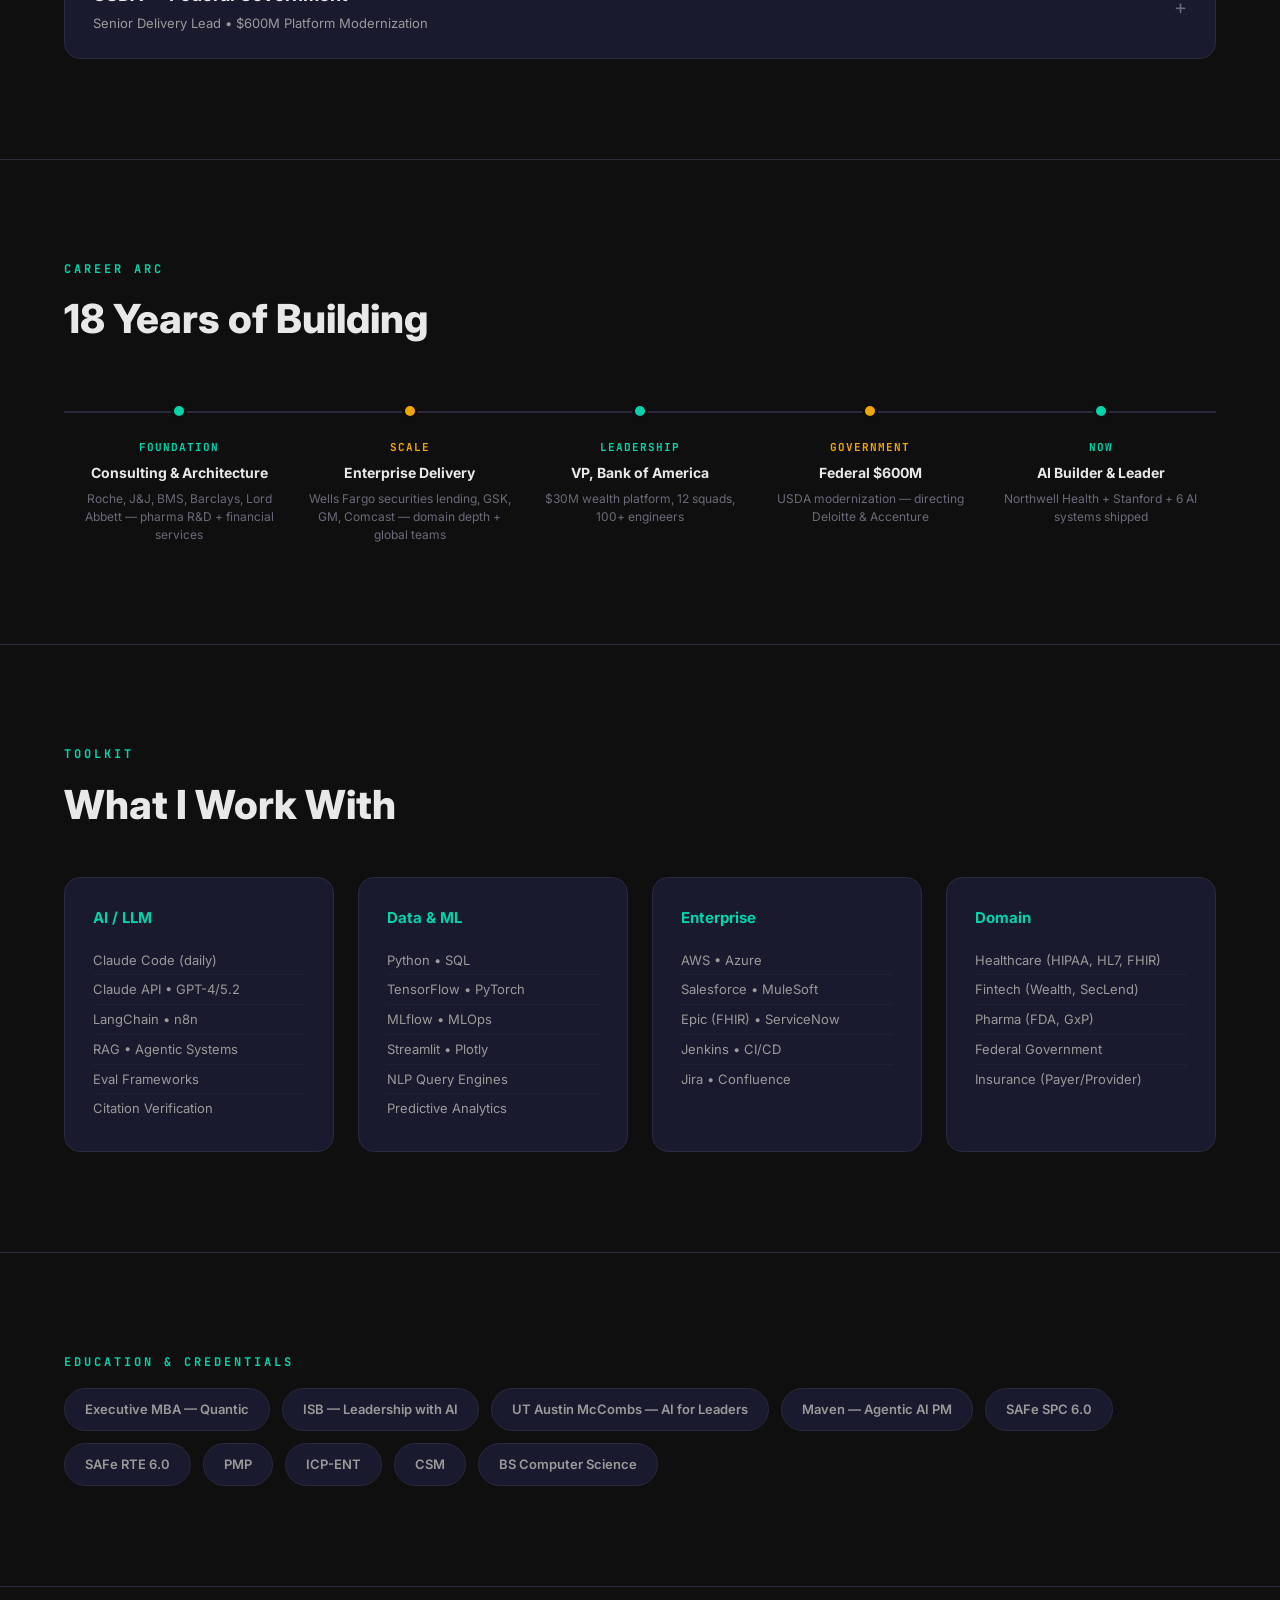
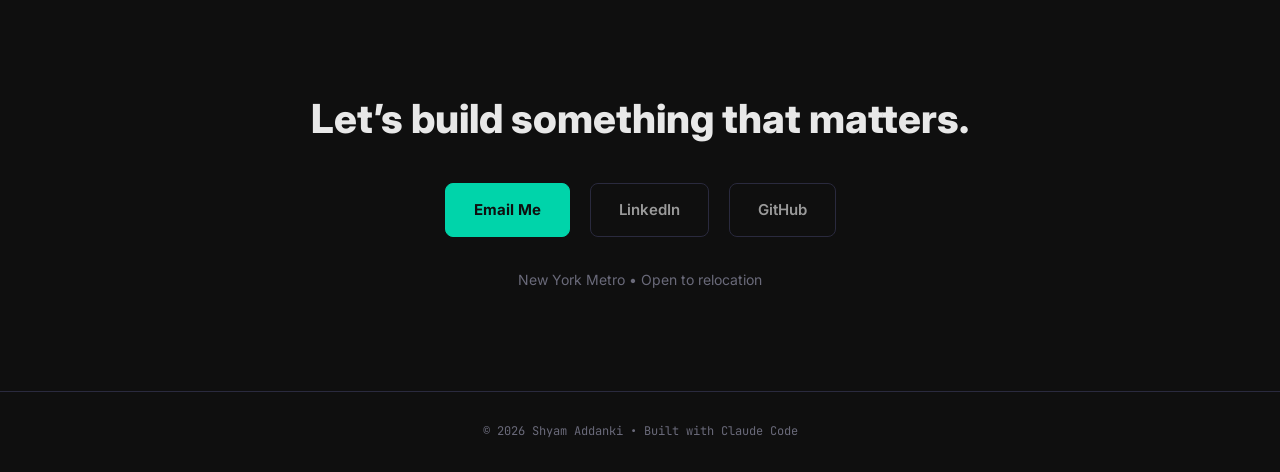
==== commit 0a73842f: "polish: favicon, font preconnect, photo initials fallback, staggered animations" ====
--- a/index.html
+++ b/index.html
@@ -5,6 +5,9 @@
   <meta name="viewport" content="width=device-width, initial-scale=1.0">
   <meta name="robots" content="noindex, nofollow">
   <title>Shyam Addanki — AI Portfolio</title>
+  <link rel="icon" href="data:image/svg+xml,<svg xmlns='http://www.w3.org/2000/svg' viewBox='0 0 100 100'><circle cx='50' cy='50' r='50' fill='%2300D4AA'/><text x='50' y='68' font-family='sans-serif' font-size='52' font-weight='bold' text-anchor='middle' fill='%230F0F0F'>S</text></svg>">
+  <link rel="preconnect" href="https://fonts.googleapis.com">
+  <link rel="preconnect" href="https://fonts.gstatic.com" crossorigin>
   <link rel="stylesheet" href="styles.css">
 </head>
 <body>
@@ -28,7 +31,8 @@
       </div>
     </div>
     <div class="hero-photo">
-      <img src="assets/photo.jpg" alt="Shyam Addanki" onerror="this.style.display='none'">
+      <img src="assets/photo.jpg" alt="Shyam Addanki" onerror="this.closest('.hero-photo').classList.add('no-photo')">
+      <div class="photo-fallback" aria-hidden="true">SA</div>
     </div>
   </div>
 </section>
--- a/styles.css
+++ b/styles.css
@@ -162,6 +162,8 @@
   background: var(--accent-teal-glow);
 }
 
+.hero-photo { position: relative; width: 260px; height: 260px; flex-shrink: 0; }
+
 .hero-photo img {
   width: 260px;
   height: 260px;
@@ -172,6 +174,26 @@
 }
 
 .hero-photo img:hover { border-color: var(--accent-teal); }
+
+.photo-fallback {
+  display: none;
+  width: 260px;
+  height: 260px;
+  border-radius: 50%;
+  background: linear-gradient(135deg, var(--bg-surface), #222240);
+  border: 3px solid var(--accent-teal);
+  box-shadow: 0 0 40px var(--accent-teal-glow);
+  align-items: center;
+  justify-content: center;
+  font-family: var(--font-mono);
+  font-size: 52px;
+  font-weight: 700;
+  color: var(--accent-teal);
+  letter-spacing: -2px;
+}
+
+.hero-photo.no-photo img { display: none; }
+.hero-photo.no-photo .photo-fallback { display: flex; }
 
 /* ── Section 2: Live Demos ─────────────────────────── */
 .demos { border-top: 1px solid var(--border-subtle); }
@@ -511,6 +533,29 @@
   .edu-row { justify-content: center; }
 }
 
+/* ── Staggered Reveal Delays ───────────────────────── */
+.demo-grid .reveal:nth-child(1) { transition-delay: 0.00s; }
+.demo-grid .reveal:nth-child(2) { transition-delay: 0.08s; }
+.demo-grid .reveal:nth-child(3) { transition-delay: 0.16s; }
+.demo-grid .reveal:nth-child(4) { transition-delay: 0.24s; }
+.demo-grid .reveal:nth-child(5) { transition-delay: 0.32s; }
+.demo-grid .reveal:nth-child(6) { transition-delay: 0.40s; }
+
+.build-grid .reveal:nth-child(1) { transition-delay: 0.00s; }
+.build-grid .reveal:nth-child(2) { transition-delay: 0.10s; }
+.build-grid .reveal:nth-child(3) { transition-delay: 0.20s; }
+
+.metrics-row .metric-tile:nth-child(1) { transition-delay: 0.00s; }
+.metrics-row .metric-tile:nth-child(2) { transition-delay: 0.08s; }
+.metrics-row .metric-tile:nth-child(3) { transition-delay: 0.16s; }
+.metrics-row .metric-tile:nth-child(4) { transition-delay: 0.24s; }
+.metrics-row .metric-tile:nth-child(5) { transition-delay: 0.32s; }
+
+.toolkit-grid .reveal:nth-child(1) { transition-delay: 0.00s; }
+.toolkit-grid .reveal:nth-child(2) { transition-delay: 0.08s; }
+.toolkit-grid .reveal:nth-child(3) { transition-delay: 0.16s; }
+.toolkit-grid .reveal:nth-child(4) { transition-delay: 0.24s; }
+
 @media (prefers-reduced-motion: reduce) {
   .reveal { opacity: 1; transform: none; transition: none; }
   * { transition-duration: 0.01ms !important; }
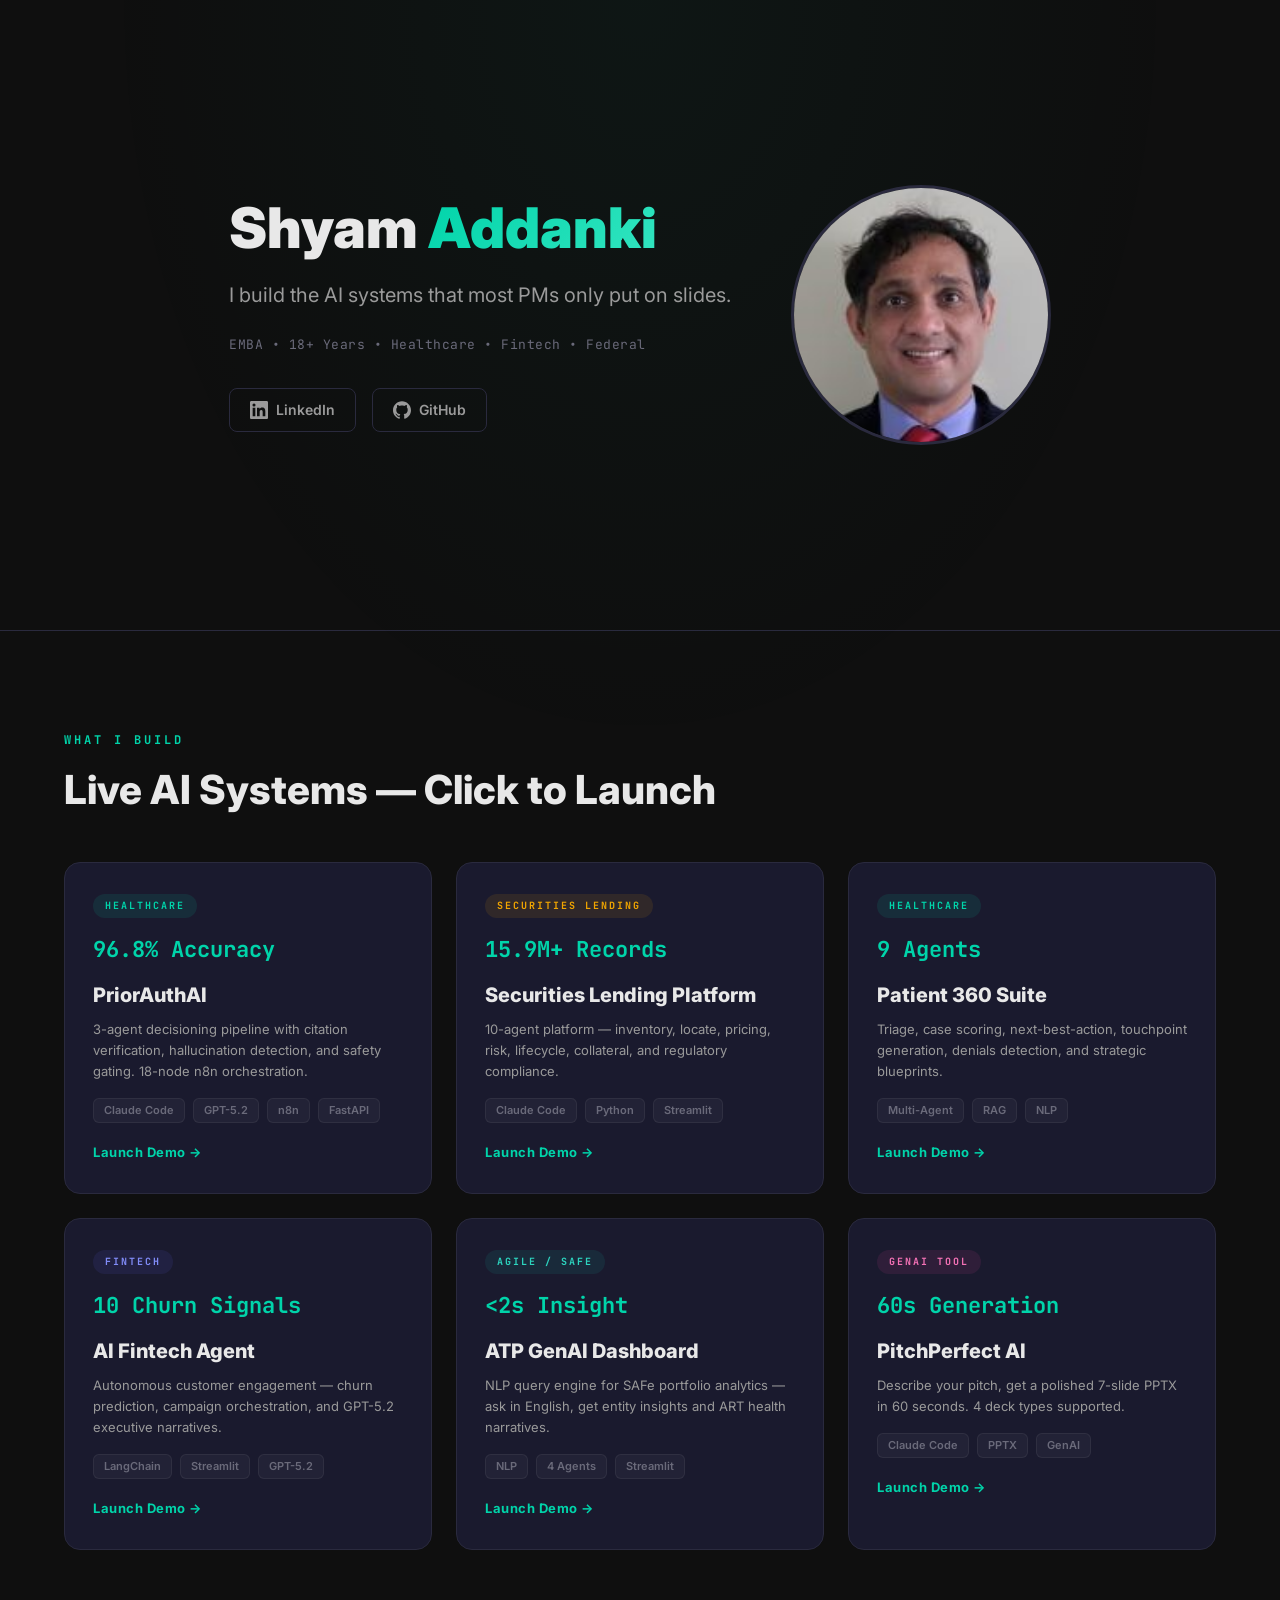
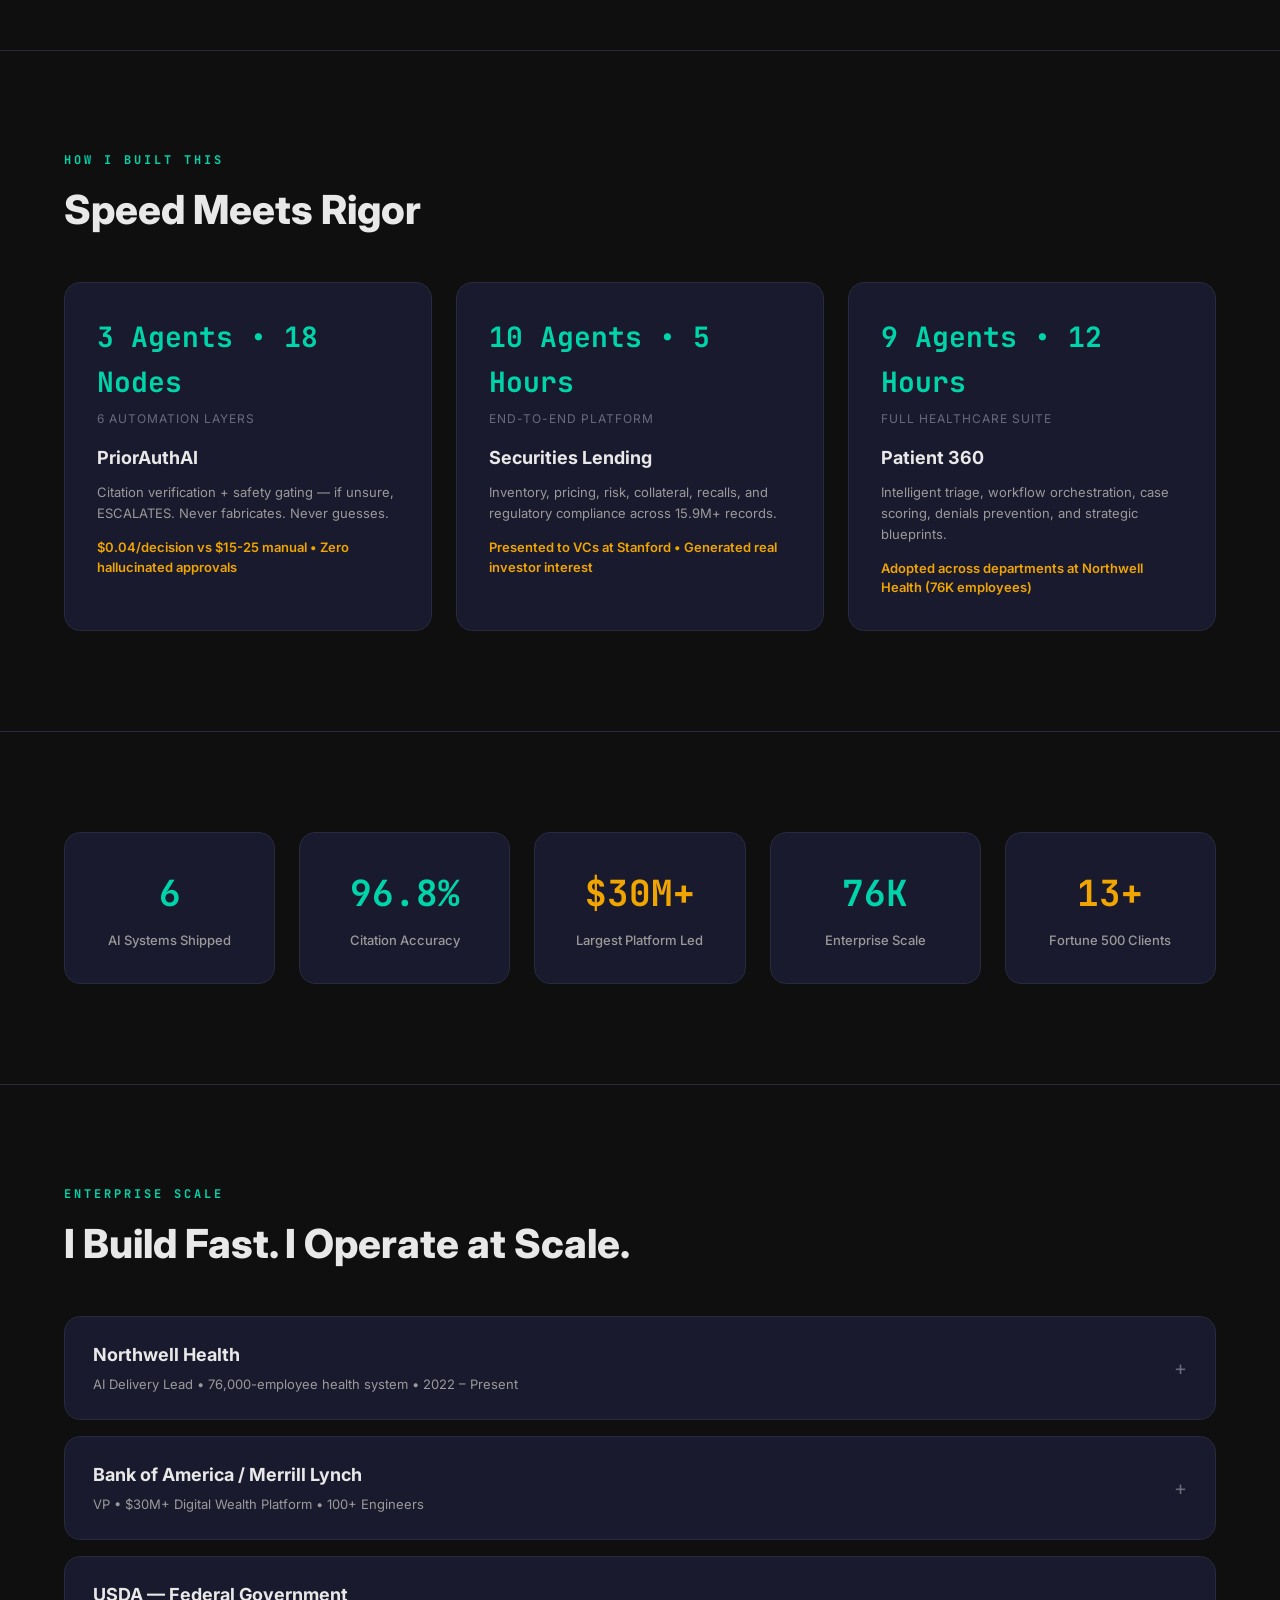
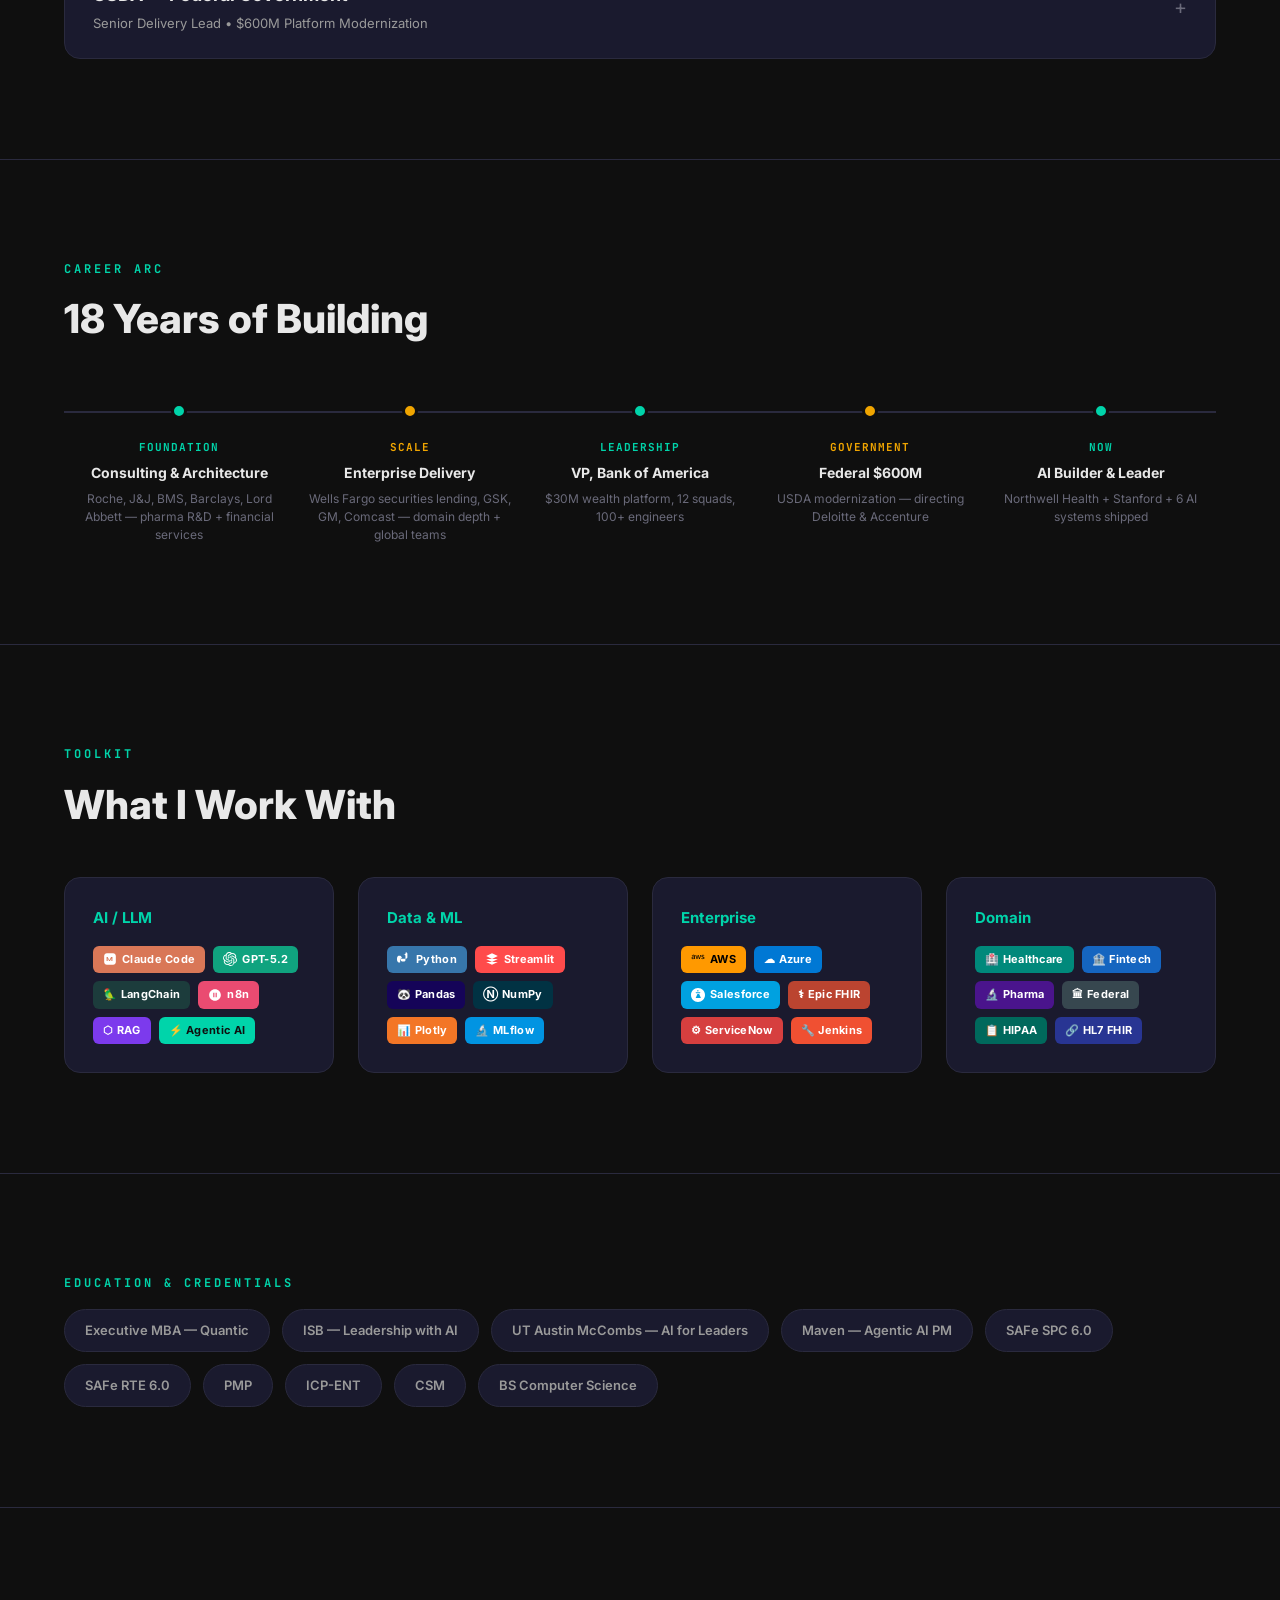
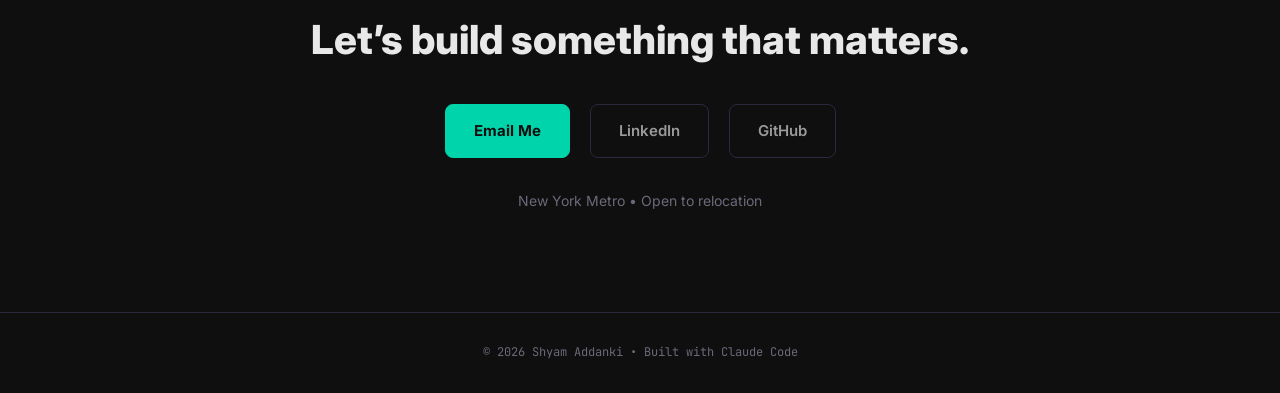
==== commit e716f3a1: "feat: replace toolkit text lists with brand-colored logo badges" ====
--- a/index.html
+++ b/index.html
@@ -326,48 +326,71 @@
 
       <div class="toolkit-domain">
         <h3>AI / LLM</h3>
-        <ul>
-          <li>Claude Code (daily)</li>
-          <li>Claude API &bull; GPT-4/5.2</li>
-          <li>LangChain &bull; n8n</li>
-          <li>RAG &bull; Agentic Systems</li>
-          <li>Eval Frameworks</li>
-          <li>Citation Verification</li>
-        </ul>
+        <div class="logo-grid">
+          <span class="logo-badge" style="--b:#D97757;--t:#fff">
+            <svg width="14" height="14" viewBox="0 0 24 24" fill="currentColor"><path d="M17.3 2H6.7C4.1 2 2 4.1 2 6.7v10.6C2 19.9 4.1 22 6.7 22h10.6c2.6 0 4.7-2.1 4.7-4.7V6.7C22 4.1 19.9 2 17.3 2zm-1.1 13.4h-1.8v-4.6l-2.4 4.6h-1.6l-2.4-4.6v4.6H6.2V8.6H8l2.9 5.5 2.9-5.5h1.8l.6.1-.1 6.7z"/></svg>
+            Claude Code
+          </span>
+          <span class="logo-badge" style="--b:#10a37f;--t:#fff">
+            <svg width="14" height="14" viewBox="0 0 24 24" fill="currentColor"><path d="M22.2819 9.8211a5.9847 5.9847 0 0 0-.5157-4.9108 6.0462 6.0462 0 0 0-6.5098-2.9A6.0651 6.0651 0 0 0 4.9807 4.1818a5.9847 5.9847 0 0 0-3.9977 2.9 6.0462 6.0462 0 0 0 .7427 7.0966 5.98 5.98 0 0 0 .511 4.9107 6.051 6.051 0 0 0 6.5146 2.9001A5.9847 5.9847 0 0 0 13.2599 24a6.0557 6.0557 0 0 0 5.7718-4.2058 5.9894 5.9894 0 0 0 3.9977-2.9001 6.0557 6.0557 0 0 0-.7475-7.0729zm-9.022 12.6081a4.4755 4.4755 0 0 1-2.8764-1.0408l.1419-.0804 4.7783-2.7582a.7948.7948 0 0 0 .3927-.6813v-6.7369l2.02 1.1686a.071.071 0 0 1 .038.052v5.5826a4.504 4.504 0 0 1-4.4945 4.4944zm-9.6607-4.1254a4.4708 4.4708 0 0 1-.5346-3.0137l.142.0852 4.783 2.7582a.7712.7712 0 0 0 .7806 0l5.8428-3.3685v2.3324a.0804.0804 0 0 1-.0332.0615L9.74 19.9502a4.4992 4.4992 0 0 1-6.1408-1.6464zM2.3408 7.8956a4.485 4.485 0 0 1 2.3655-1.9728V11.6a.7664.7664 0 0 0 .3879.6765l5.8144 3.3543-2.0201 1.1685a.0757.0757 0 0 1-.071 0l-4.8303-2.7865A4.504 4.504 0 0 1 2.3408 7.872zm16.5963 3.8558L13.1038 8.364 15.1192 7.2a.0757.0757 0 0 1 .071 0l4.8303 2.7913a4.4944 4.4944 0 0 1-.6765 8.1042v-5.6772a.79.79 0 0 0-.407-.667zm2.0107-3.0231l-.142-.0852-4.7735-2.7818a.7759.7759 0 0 0-.7854 0L9.409 9.2189V6.8864a.0662.0662 0 0 1 .0284-.0615l4.8303-2.7866a4.4992 4.4992 0 0 1 6.6802 4.66zM8.3065 12.863l-2.02-1.1638a.0804.0804 0 0 1-.038-.0567V6.0742a4.4992 4.4992 0 0 1 7.3757-3.4537l-.142.0805L8.704 5.459a.7948.7948 0 0 0-.3927.6813zm1.0976-2.3654l2.602-1.4998 2.6069 1.4998v2.9994l-2.5974 1.4997-2.6067-1.4997Z"/></svg>
+            GPT-5.2
+          </span>
+          <span class="logo-badge" style="--b:#1C3C3C;--t:#fff">🦜 LangChain</span>
+          <span class="logo-badge" style="--b:#EA4B71;--t:#fff">
+            <svg width="14" height="14" viewBox="0 0 24 24" fill="currentColor"><path d="M12 2C6.48 2 2 6.48 2 12s4.48 10 10 10 10-4.48 10-10S17.52 2 12 2zm-1 14H9V8h2v8zm4 0h-2V8h2v8z"/></svg>
+            n8n
+          </span>
+          <span class="logo-badge" style="--b:#7C3AED;--t:#fff">⬡ RAG</span>
+          <span class="logo-badge" style="--b:#00D4AA;--t:#0F0F0F">⚡ Agentic AI</span>
+        </div>
       </div>
 
       <div class="toolkit-domain">
         <h3>Data &amp; ML</h3>
-        <ul>
-          <li>Python &bull; SQL</li>
-          <li>TensorFlow &bull; PyTorch</li>
-          <li>MLflow &bull; MLOps</li>
-          <li>Streamlit &bull; Plotly</li>
-          <li>NLP Query Engines</li>
-          <li>Predictive Analytics</li>
-        </ul>
+        <div class="logo-grid">
+          <span class="logo-badge" style="--b:#3776AB;--t:#fff">
+            <svg width="14" height="14" viewBox="0 0 24 24" fill="currentColor"><path d="M14.25.18l.9.2.73.26.59.3.45.32.34.34.25.34.16.33.1.3.04.26.02.2-.01.13V8.5l-.05.63-.13.55-.21.46-.26.38-.3.31-.33.25-.35.19-.35.14-.33.1-.3.07-.26.04-.21.02H8.77l-.69.05-.59.14-.5.22-.41.27-.33.32-.27.35-.2.36-.15.37-.1.35-.07.32-.04.27-.02.21v3.06H3.17l-.21-.03-.28-.07-.32-.12-.35-.18-.36-.26-.36-.36-.35-.46-.32-.59-.28-.73-.21-.88-.14-1.05-.05-1.23.06-1.22.16-1.04.24-.87.32-.71.36-.57.4-.44.42-.33.42-.24.4-.16.36-.1.32-.05.28-.01h.1l.72.05.64.14.57.22.5.28.44.32.39.35.34.37.3.39.25.4.2.42.14.42.1.4.07.37.03.34.01.27v1.07h-.79v-.96l-.03-.28-.07-.28-.12-.28-.18-.27-.25-.25-.31-.22-.39-.18-.46-.13-.55-.07-.63-.02H8.5l-.48.02-.41.06-.34.1-.27.15-.19.2-.13.25-.07.3-.02.35v3.51l.05.46.14.4.22.35.29.3.35.26.41.2.47.16.51.11.56.07.59.04H12l.42-.05.4-.11.37-.17.33-.23.29-.27.24-.32.19-.37.14-.43.08-.5.03-.57V6.55l-.02-.2-.05-.23-.1-.24-.15-.24-.2-.24-.26-.24-.32-.23-.38-.22-.44-.2-.5-.18-.55-.15-.61-.1-.67-.06L12 4.3l.29-.04.31-.08.32-.12.33-.17.34-.23.34-.3.33-.36.32-.45.3-.54.28-.64.24-.75.2-.87.15-1 .08-1.14.02-1.29z"/></svg>
+            Python
+          </span>
+          <span class="logo-badge" style="--b:#FF4B4B;--t:#fff">
+            <svg width="14" height="14" viewBox="0 0 24 24" fill="currentColor"><path d="M12 2L2 7l10 5 10-5-10-5zM2 17l10 5 10-5M2 12l10 5 10-5"/></svg>
+            Streamlit
+          </span>
+          <span class="logo-badge" style="--b:#150458;--t:#fff">🐼 Pandas</span>
+          <span class="logo-badge" style="--b:#013243;--t:#fff">Ⓝ NumPy</span>
+          <span class="logo-badge" style="--b:#F37626;--t:#fff">📊 Plotly</span>
+          <span class="logo-badge" style="--b:#0194E2;--t:#fff">🔬 MLflow</span>
+        </div>
       </div>
 
       <div class="toolkit-domain">
         <h3>Enterprise</h3>
-        <ul>
-          <li>AWS &bull; Azure</li>
-          <li>Salesforce &bull; MuleSoft</li>
-          <li>Epic (FHIR) &bull; ServiceNow</li>
-          <li>Jenkins &bull; CI/CD</li>
-          <li>Jira &bull; Confluence</li>
-        </ul>
+        <div class="logo-grid">
+          <span class="logo-badge" style="--b:#FF9900;--t:#000">
+            <svg width="14" height="14" viewBox="0 0 24 24" fill="currentColor"><path d="M6.763 10.036c0 .296.032.535.088.71.064.176.144.368.256.576.04.063.056.127.056.183 0 .08-.048.16-.152.24l-.503.335a.383.383 0 01-.208.072c-.08 0-.16-.04-.239-.112a2.47 2.47 0 01-.287-.375 6.18 6.18 0 01-.248-.471c-.622.734-1.405 1.101-2.347 1.101-.67 0-1.205-.191-1.596-.574-.391-.384-.59-.894-.59-1.533 0-.678.239-1.23.726-1.644.487-.415 1.133-.623 1.955-.623.272 0 .551.024.846.064.296.04.6.104.918.176v-.583c0-.607-.127-1.03-.375-1.277-.255-.248-.686-.367-1.3-.367-.28 0-.568.031-.863.103-.295.072-.583.16-.862.272a2.287 2.287 0 01-.28.104.488.488 0 01-.127.023c-.112 0-.168-.08-.168-.247v-.391c0-.128.016-.224.056-.28a.597.597 0 01.224-.167c.279-.144.614-.264 1.005-.36a4.84 4.84 0 011.246-.151c.95 0 1.644.216 2.091.647.439.43.662 1.085.662 1.963v2.586zm-3.24 1.214c.263 0 .534-.048.822-.144.287-.096.543-.271.758-.51.128-.152.224-.32.272-.512.047-.191.08-.423.08-.694v-.335a6.66 6.66 0 00-.735-.136 6.02 6.02 0 00-.75-.048c-.535 0-.926.104-1.19.32-.263.215-.39.518-.39.917 0 .375.095.655.295.846.191.2.47.296.838.296zm6.41.862c-.144 0-.24-.024-.304-.08-.063-.048-.12-.16-.168-.311L7.586 5.55a1.398 1.398 0 01-.072-.32c0-.128.064-.2.191-.2h.783c.151 0 .255.025.31.08.065.048.113.16.16.312l1.342 5.284 1.245-5.284c.04-.16.088-.264.151-.312a.549.549 0 01.32-.08h.638c.152 0 .256.025.32.08.063.048.12.16.151.312l1.261 5.348 1.381-5.348c.048-.16.104-.264.16-.312a.52.52 0 01.311-.08h.743c.127 0 .2.065.2.2 0 .04-.009.08-.017.128a1.137 1.137 0 01-.056.2l-1.923 6.17c-.048.16-.104.263-.168.311a.51.51 0 01-.303.08h-.687c-.151 0-.255-.024-.32-.08-.063-.056-.119-.16-.15-.32l-1.238-5.148-1.23 5.14c-.04.16-.087.264-.15.32-.065.056-.177.08-.32.08zm10.256.215c-.415 0-.83-.048-1.229-.143-.399-.096-.71-.2-.918-.32-.128-.071-.215-.151-.247-.223a.563.563 0 01-.048-.224v-.407c0-.167.064-.247.183-.247.048 0 .096.008.144.024.048.016.12.048.2.08.271.12.566.215.878.279.319.064.63.096.95.096.502 0 .894-.088 1.165-.264a.86.86 0 00.415-.758.777.777 0 00-.215-.559c-.144-.151-.416-.287-.807-.415l-1.157-.36c-.583-.183-1.014-.454-1.277-.813a1.902 1.902 0 01-.4-1.158c0-.335.073-.63.216-.886.144-.255.335-.479.575-.663.24-.184.51-.32.83-.415.32-.096.655-.136 1.006-.136.175 0 .359.008.535.032.183.024.35.056.518.088.16.04.312.08.455.127.144.048.256.096.336.144a.69.69 0 01.24.2.43.43 0 01.071.263v.375c0 .168-.064.256-.184.256a.83.83 0 01-.303-.096 3.652 3.652 0 00-1.532-.311c-.455 0-.815.071-1.062.223-.248.152-.375.383-.375.71 0 .224.08.416.24.567.159.152.454.304.877.44l1.134.358c.574.184.99.44 1.237.767.247.327.367.702.367 1.117 0 .343-.072.655-.207.926-.144.272-.336.511-.583.703-.248.2-.543.343-.886.447-.36.111-.734.167-1.142.167z"/></svg>
+            AWS
+          </span>
+          <span class="logo-badge" style="--b:#0078D4;--t:#fff">☁ Azure</span>
+          <span class="logo-badge" style="--b:#00A1E0;--t:#fff">
+            <svg width="14" height="14" viewBox="0 0 24 24" fill="currentColor"><path d="M12 0C5.37 0 0 5.37 0 12s5.37 12 12 12 12-5.37 12-12S18.63 0 12 0zm-.2 3.6c.3 0 .5.1.7.3.2.2.3.5.3.8 0 .3-.1.6-.3.8-.2.2-.4.3-.7.3s-.5-.1-.7-.3c-.2-.2-.3-.5-.3-.8 0-.3.1-.6.3-.8.2-.2.4-.3.7-.3zM7.8 7.1h8.4l-1 2H8.8l-1-2zm5.2 3h1l3 7H8l3-7z"/></svg>
+            Salesforce
+          </span>
+          <span class="logo-badge" style="--b:#BB4430;--t:#fff">⚕ Epic FHIR</span>
+          <span class="logo-badge" style="--b:#D63F3F;--t:#fff">⚙ ServiceNow</span>
+          <span class="logo-badge" style="--b:#F05032;--t:#fff">🔧 Jenkins</span>
+        </div>
       </div>
 
       <div class="toolkit-domain">
         <h3>Domain</h3>
-        <ul>
-          <li>Healthcare (HIPAA, HL7, FHIR)</li>
-          <li>Fintech (Wealth, SecLend)</li>
-          <li>Pharma (FDA, GxP)</li>
-          <li>Federal Government</li>
-          <li>Insurance (Payer/Provider)</li>
-        </ul>
+        <div class="logo-grid">
+          <span class="logo-badge" style="--b:#00897B;--t:#fff">🏥 Healthcare</span>
+          <span class="logo-badge" style="--b:#1565C0;--t:#fff">🏦 Fintech</span>
+          <span class="logo-badge" style="--b:#4A148C;--t:#fff">🔬 Pharma</span>
+          <span class="logo-badge" style="--b:#37474F;--t:#fff">🏛 Federal</span>
+          <span class="logo-badge" style="--b:#00695C;--t:#fff">📋 HIPAA</span>
+          <span class="logo-badge" style="--b:#283593;--t:#fff">🔗 HL7 FHIR</span>
+        </div>
       </div>
 
     </div>
--- a/styles.css
+++ b/styles.css
@@ -445,6 +445,23 @@
 .toolkit-domain ul { list-style: none; }
 .toolkit-domain li { font-size: 13px; color: var(--text-secondary); padding: 4px 0; border-bottom: 1px solid rgba(255,255,255,0.03); }
 .toolkit-domain li:last-child { border-bottom: none; }
+
+.logo-grid { display: flex; flex-wrap: wrap; gap: 8px; }
+
+.logo-badge {
+  display: inline-flex;
+  align-items: center;
+  gap: 5px;
+  font-size: 11px;
+  font-weight: 700;
+  padding: 5px 10px;
+  border-radius: 6px;
+  background: var(--b, #2A2A3E);
+  color: var(--t, #fff);
+  letter-spacing: 0.3px;
+  white-space: nowrap;
+  transition: transform var(--transition), box-shadow var(--transition);
+}
 
 /* ── Section 8: Education ──────────────────────────── */
 .education { border-top: 1px solid var(--border-subtle); }
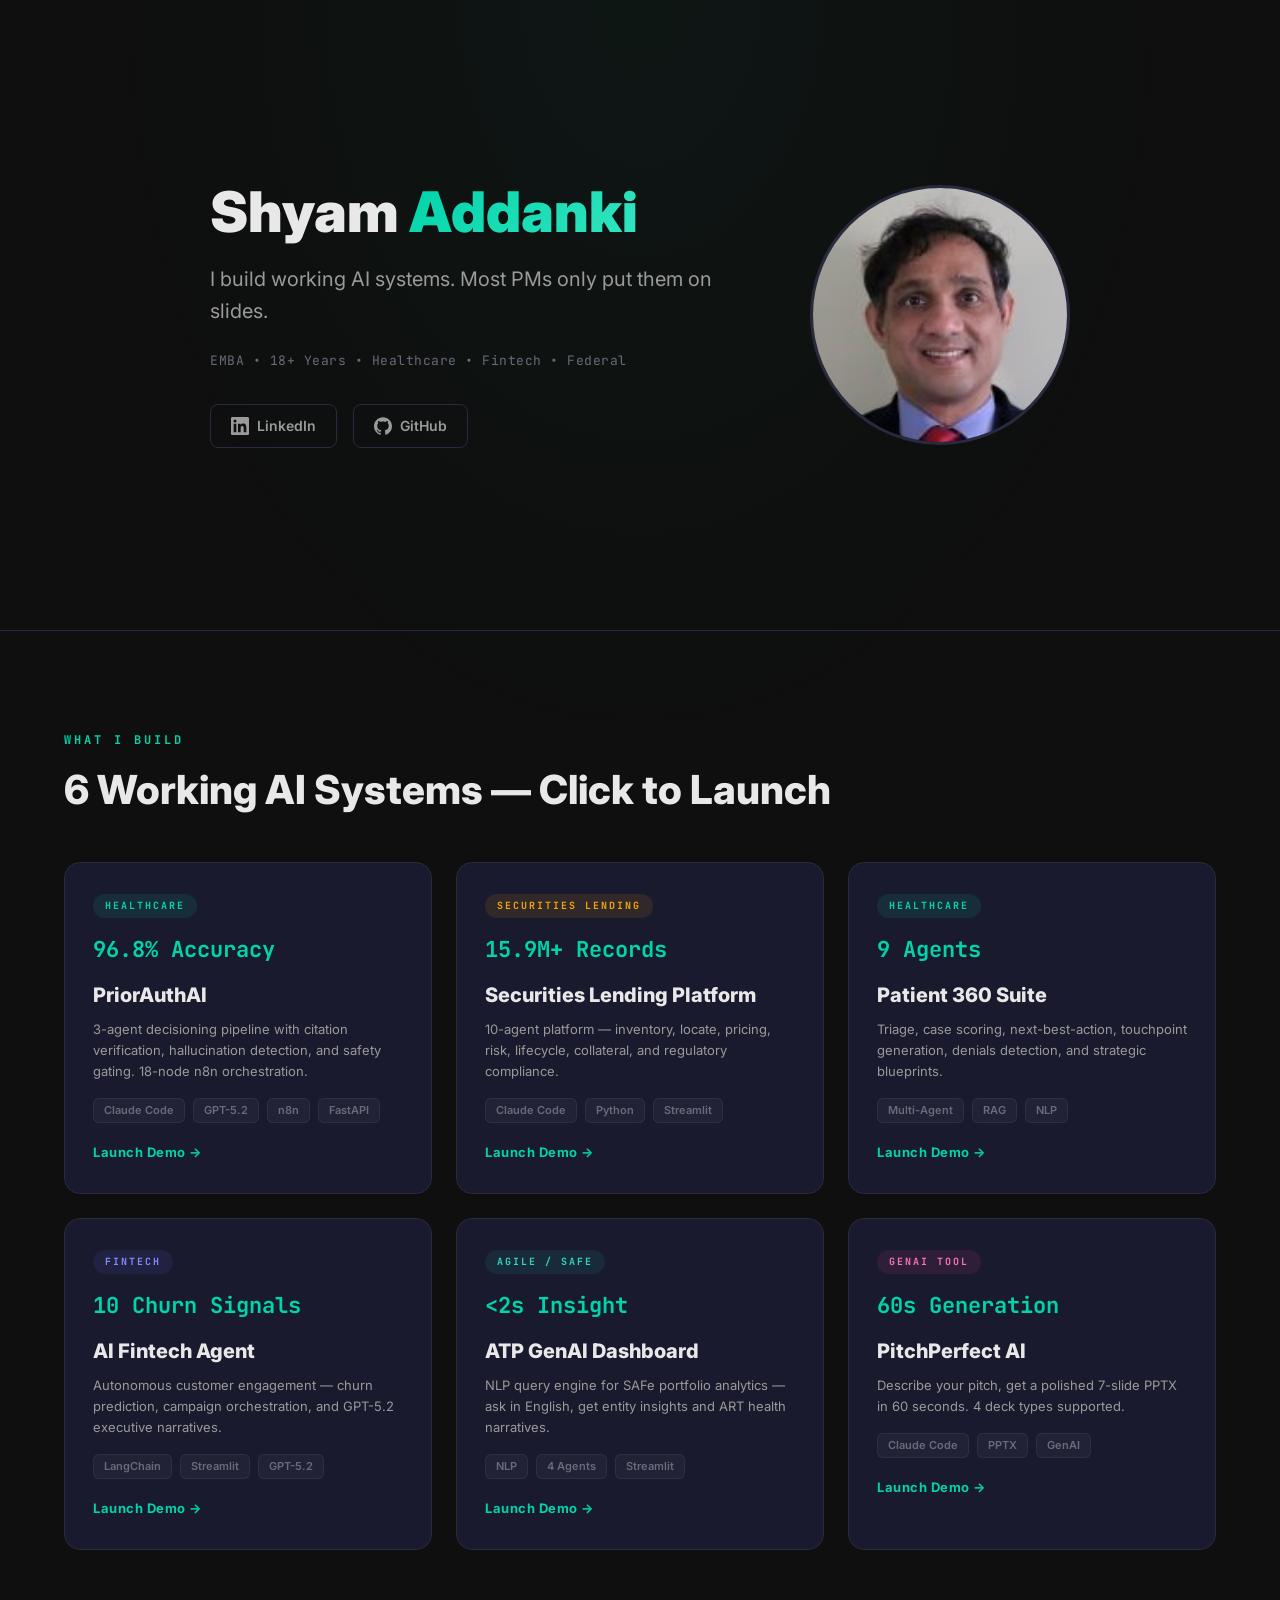
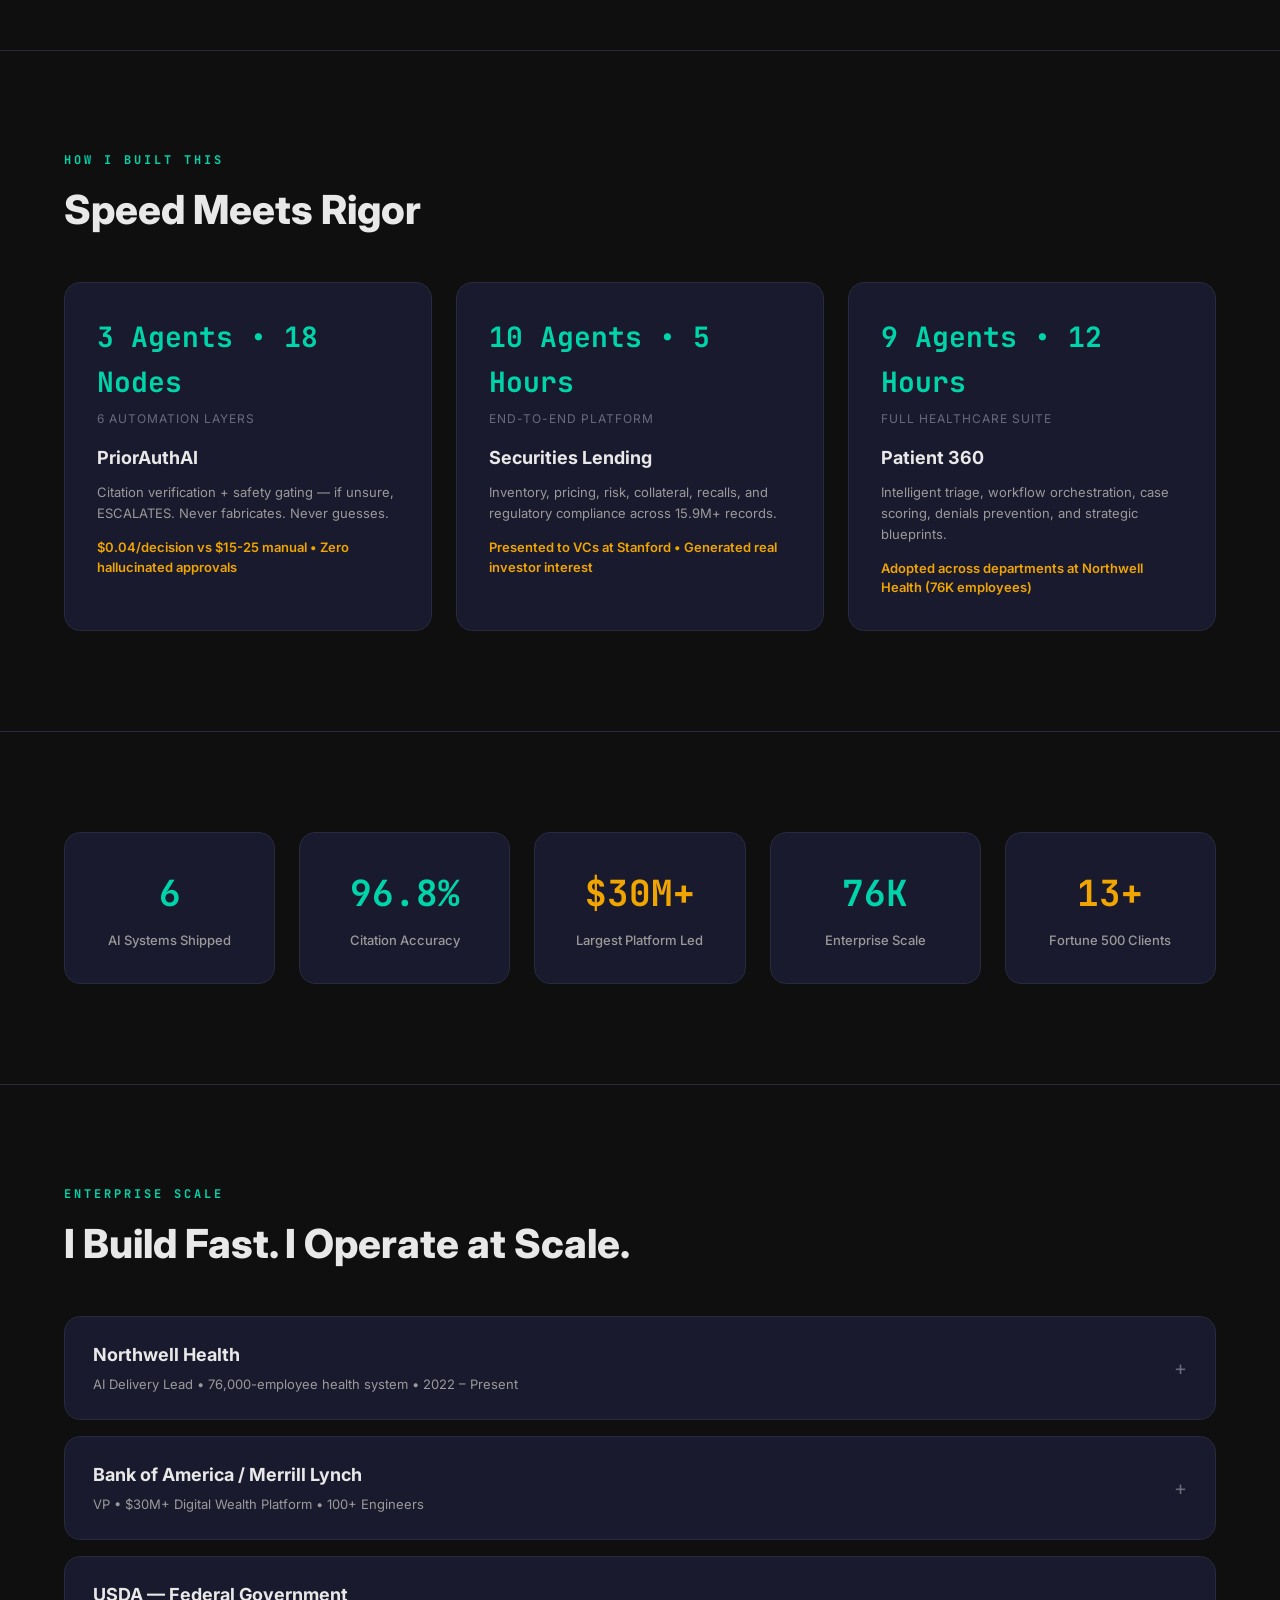
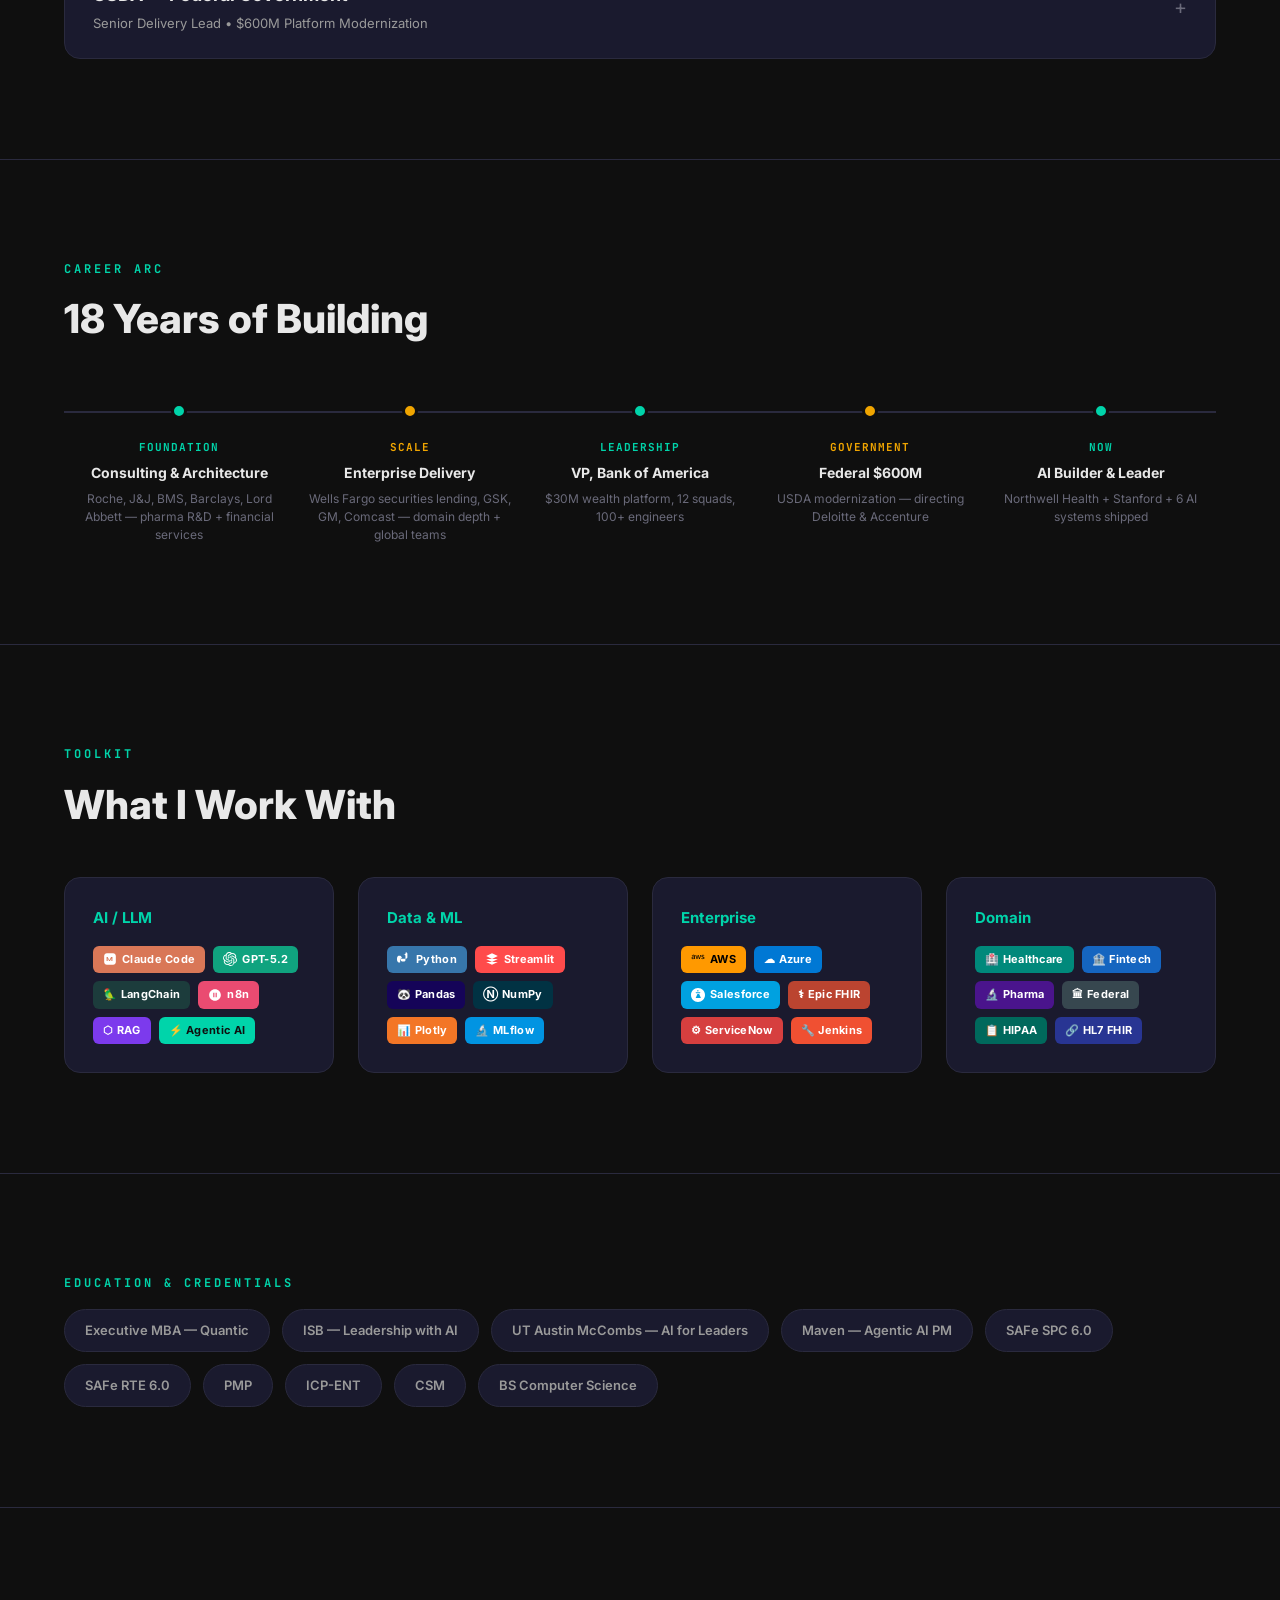
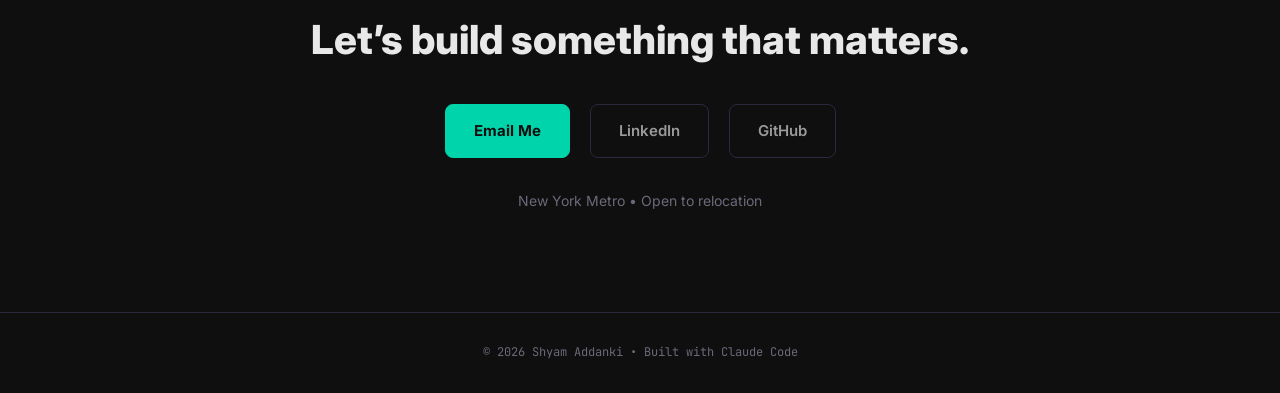
==== commit 426b01b1: "fix: accurate framing — POCs/MVPs, not shipped production systems" ====
--- a/index.html
+++ b/index.html
@@ -17,7 +17,7 @@
   <div class="container">
     <div class="hero-text">
       <h1>Shyam <span class="accent">Addanki</span></h1>
-      <p class="hero-tagline">I build the AI systems that most PMs only put on slides.</p>
+      <p class="hero-tagline">I build working AI systems. Most PMs only put them on slides.</p>
       <p class="hero-meta">EMBA &bull; 18+ Years &bull; Healthcare &bull; Fintech &bull; Federal</p>
       <div class="hero-links">
         <a href="https://linkedin.com/in/shyamaddanki" target="_blank" rel="noopener">
@@ -41,7 +41,7 @@
 <section class="demos" id="demos">
   <div class="container">
     <p class="section-label reveal">What I Build</p>
-    <h2 class="section-title reveal">Live AI Systems — Click to Launch</h2>
+    <h2 class="section-title reveal">6 Working AI Systems — Click to Launch</h2>
     <div class="demo-grid">
 
       <a href="https://shyamaddanki.github.io/ai-portfolio-demos/prior-auth-white-premium.html" target="_blank" rel="noopener" class="demo-card reveal">
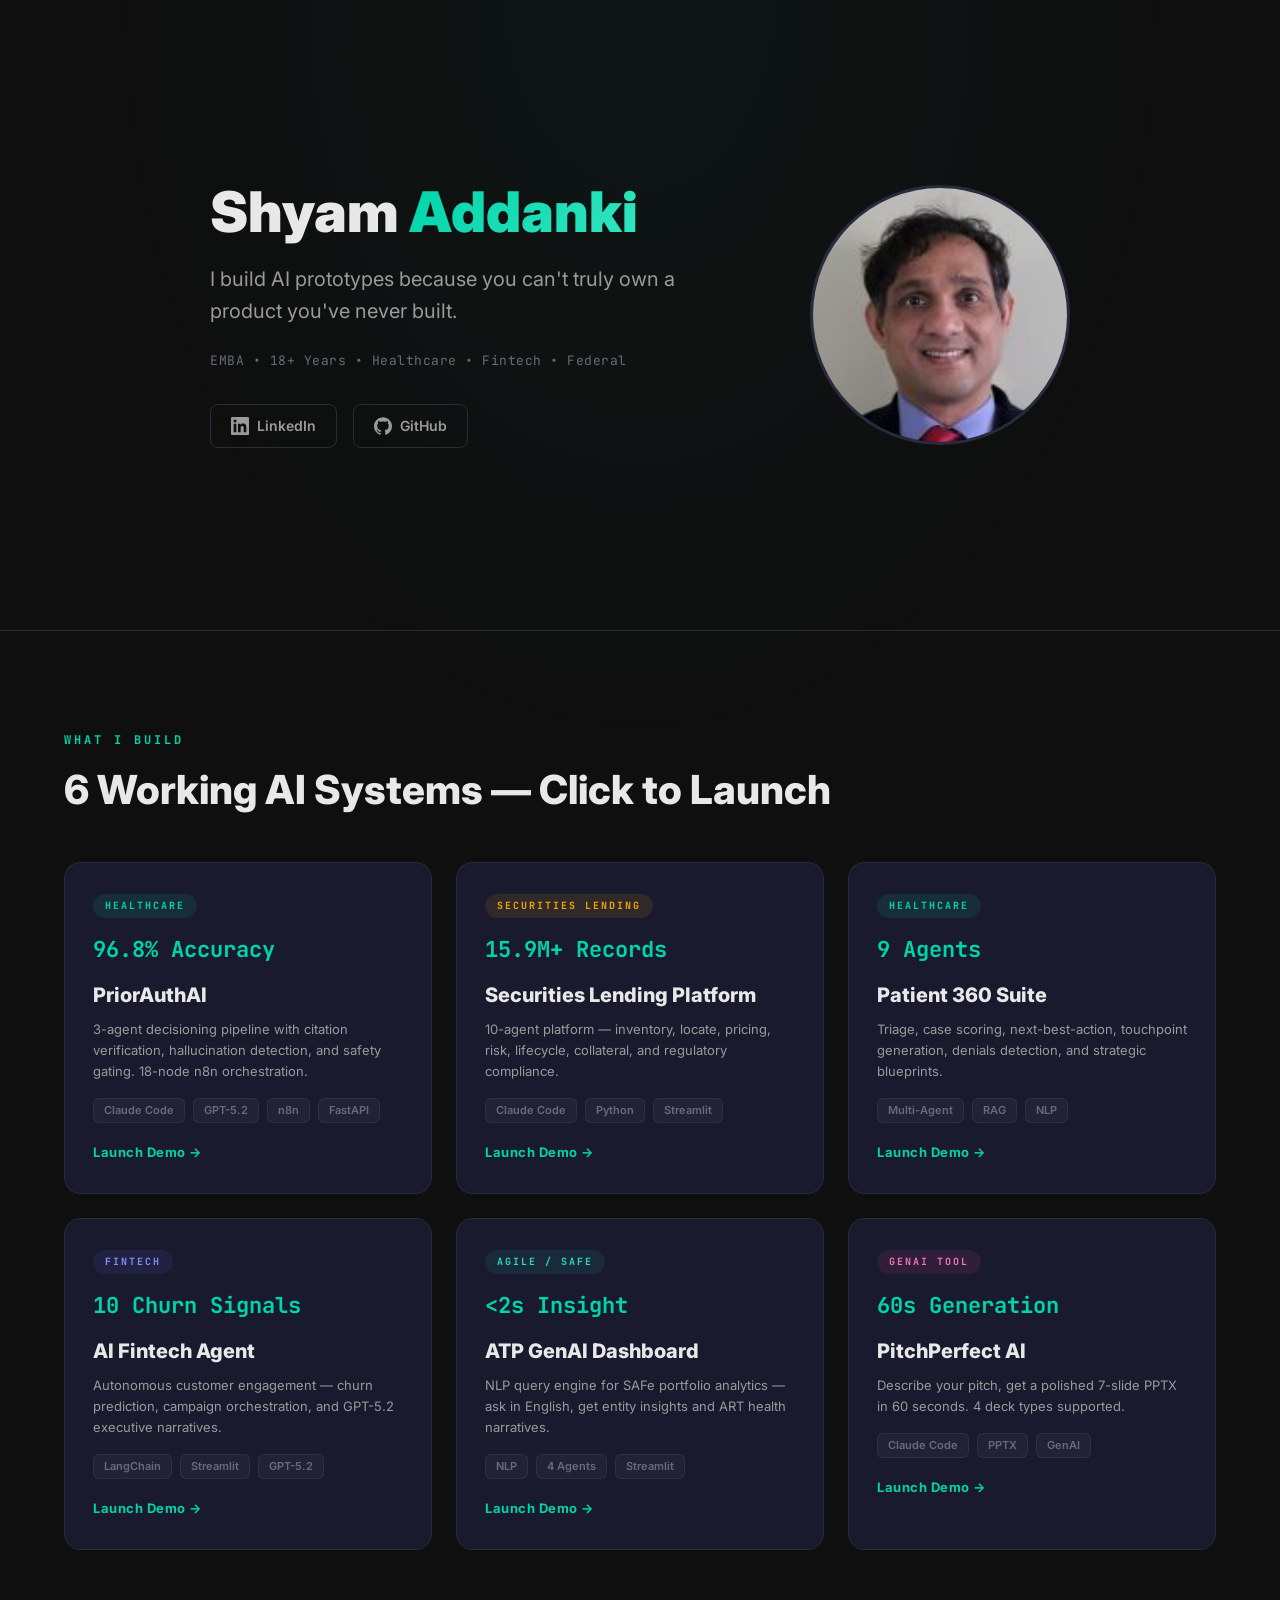
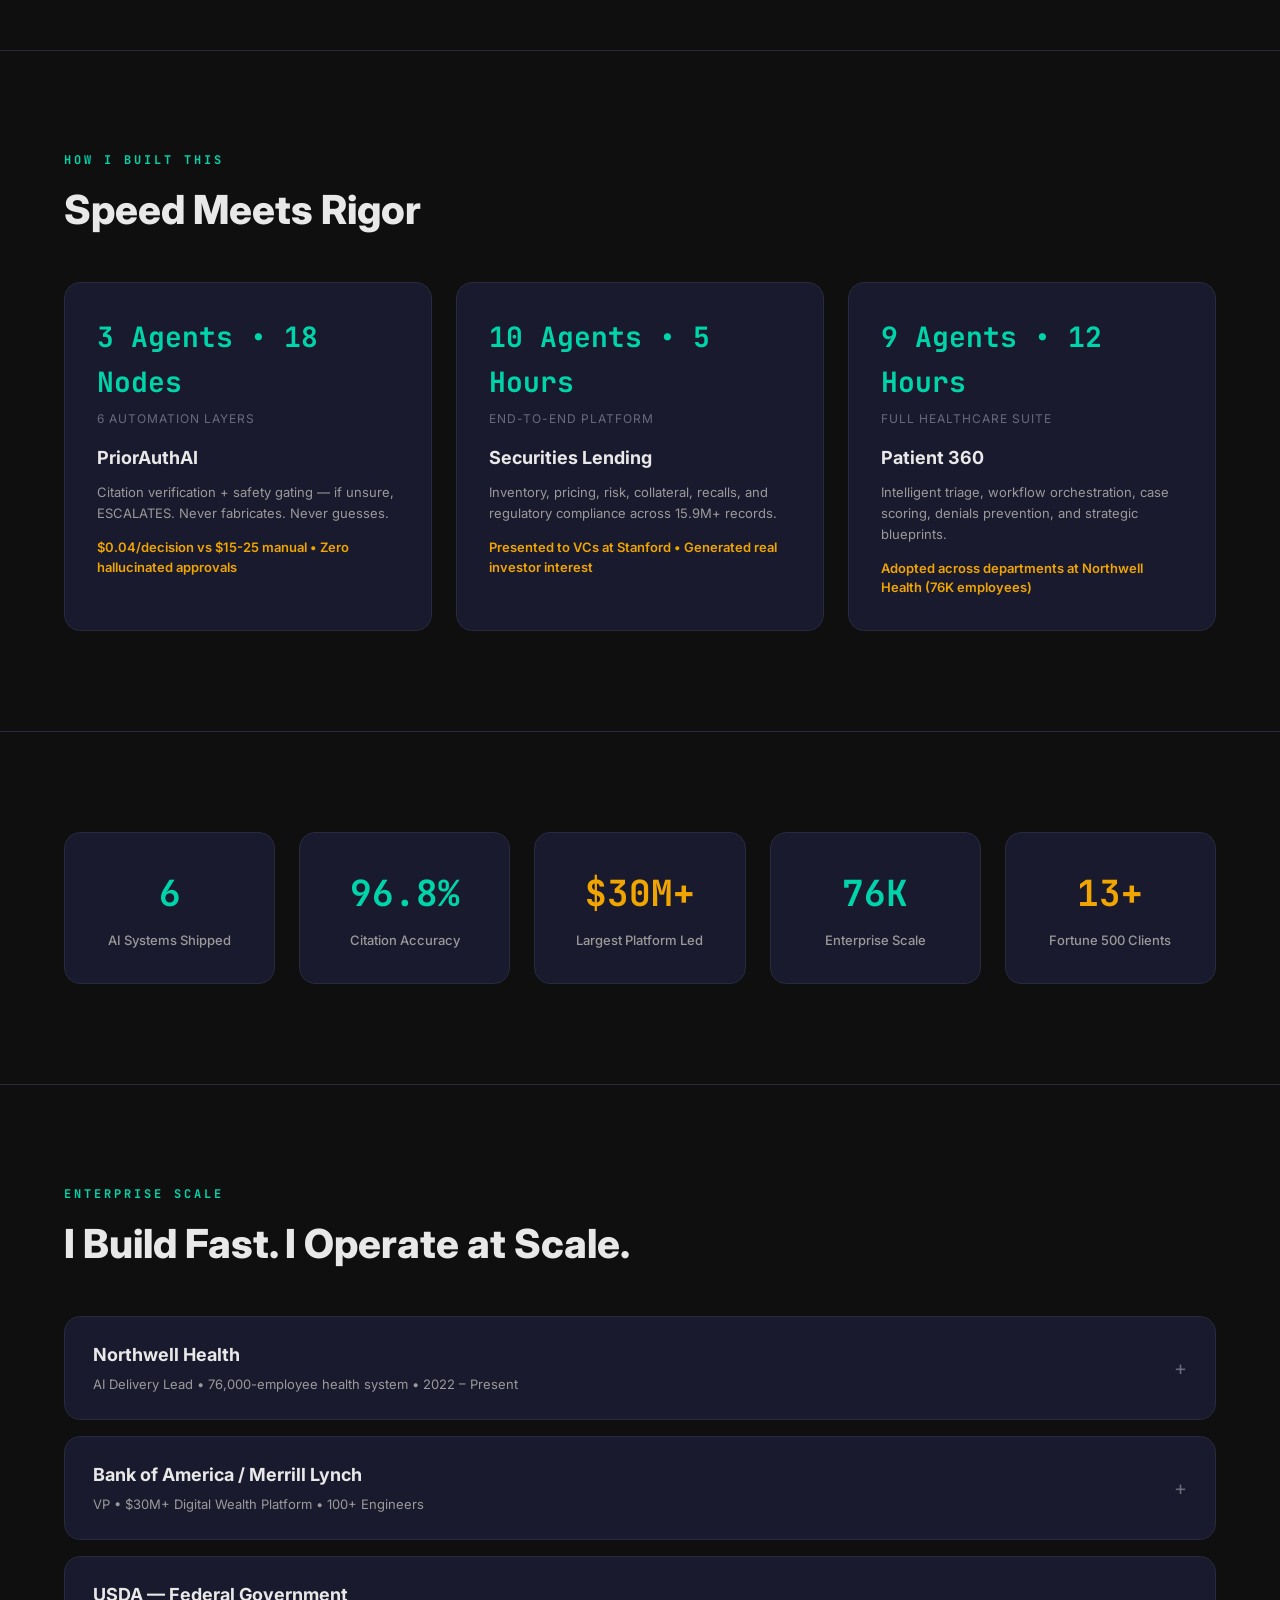
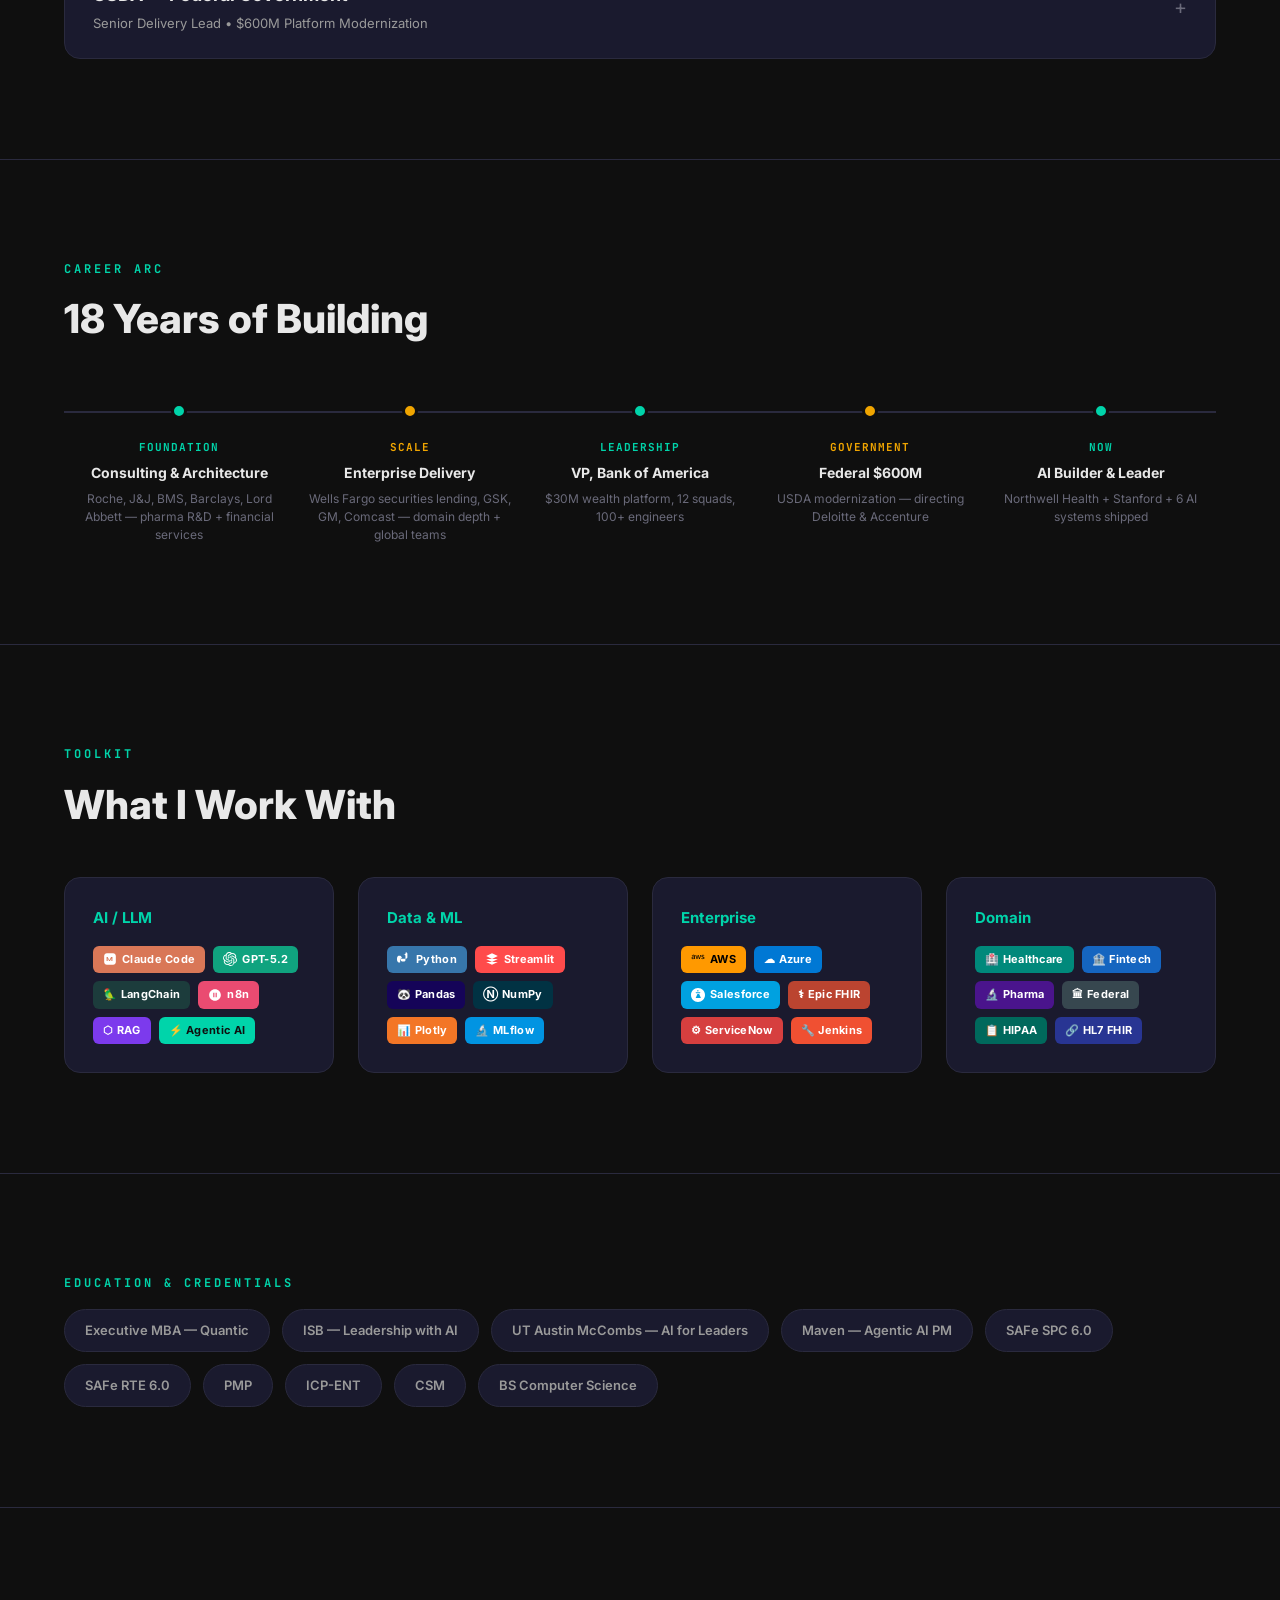
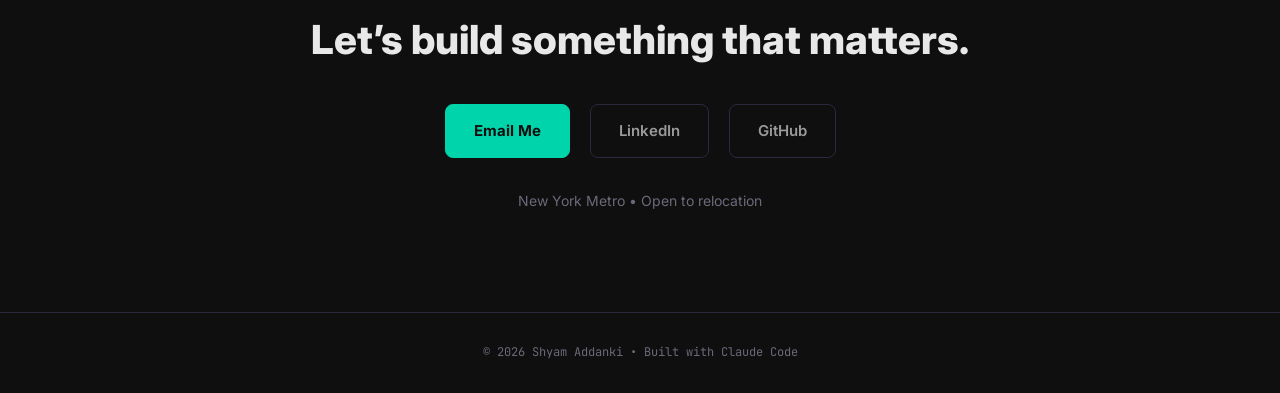
==== commit f2a33e95: "refine: softer, more thoughtful hero tagline" ====
--- a/index.html
+++ b/index.html
@@ -17,7 +17,7 @@
   <div class="container">
     <div class="hero-text">
       <h1>Shyam <span class="accent">Addanki</span></h1>
-      <p class="hero-tagline">I build working AI systems. Most PMs only put them on slides.</p>
+      <p class="hero-tagline">I build AI prototypes because you can't truly own a product you've never built.</p>
       <p class="hero-meta">EMBA &bull; 18+ Years &bull; Healthcare &bull; Fintech &bull; Federal</p>
       <div class="hero-links">
         <a href="https://linkedin.com/in/shyamaddanki" target="_blank" rel="noopener">
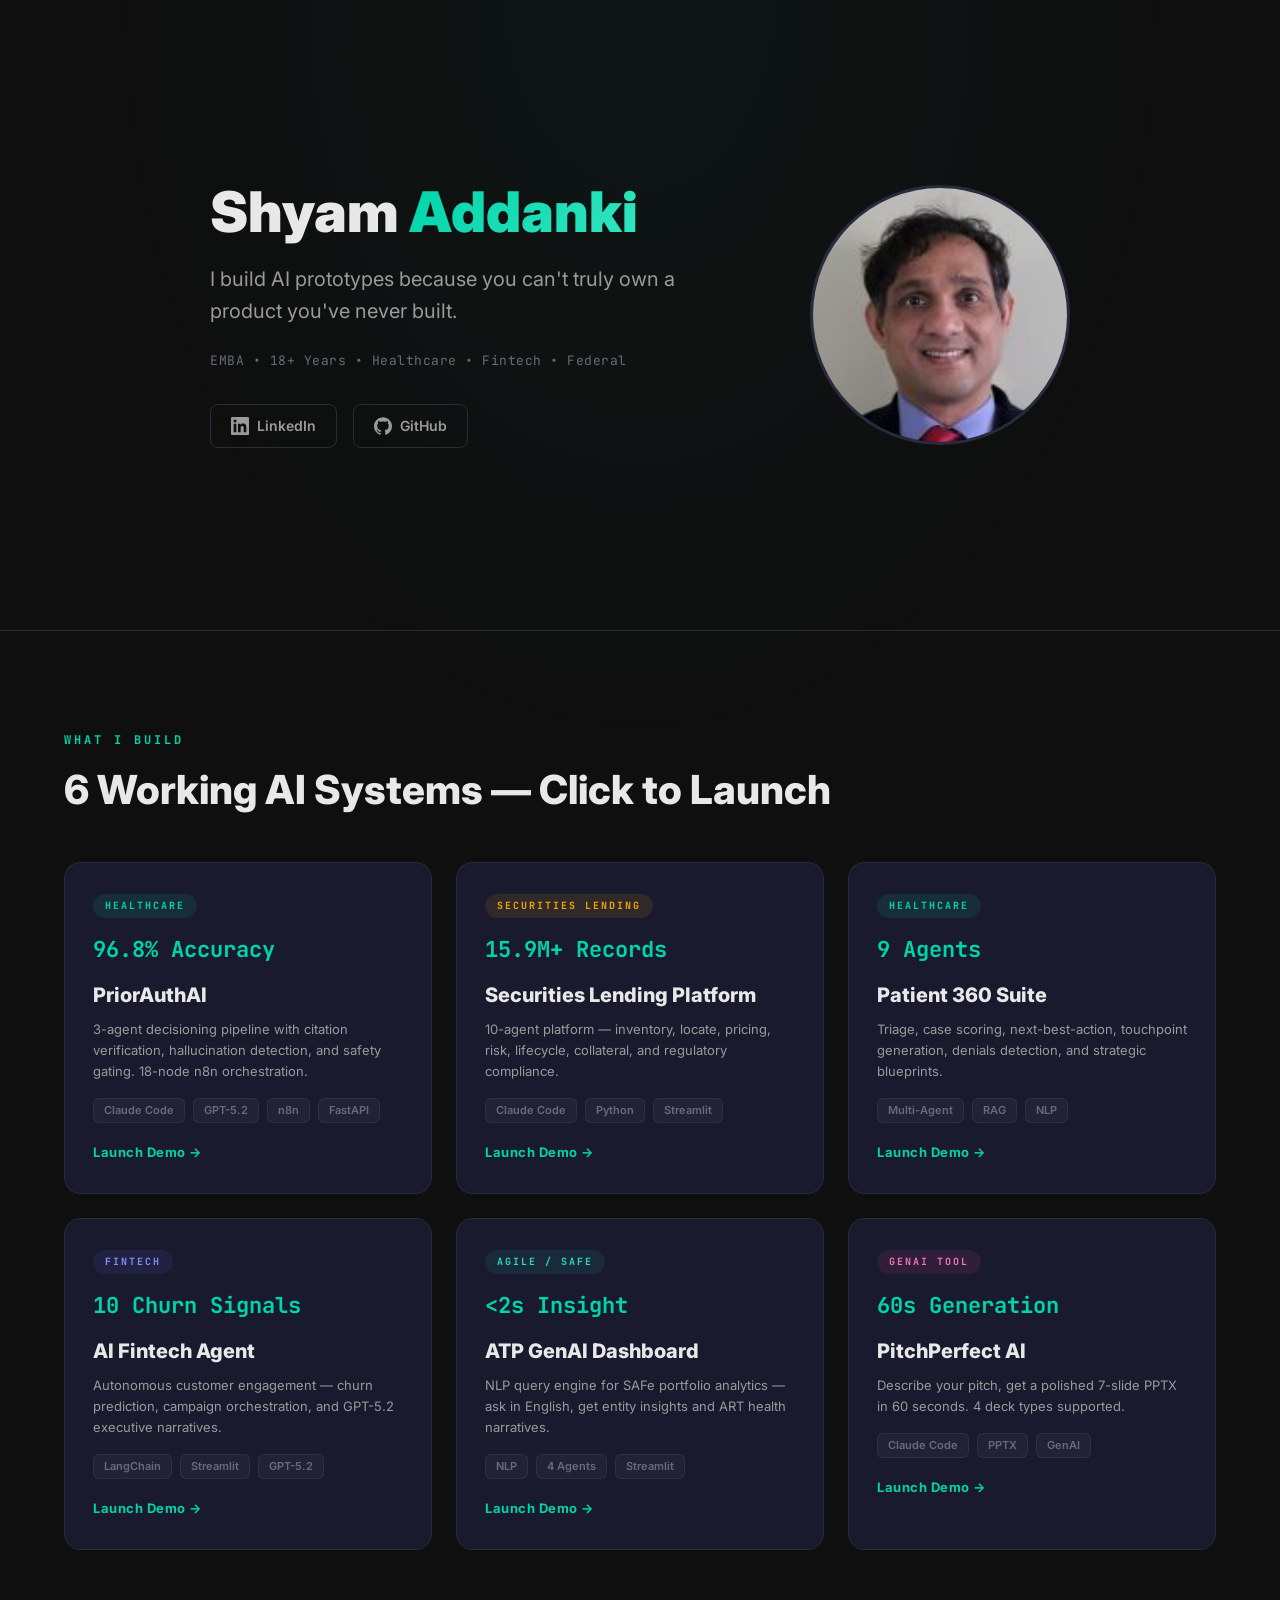
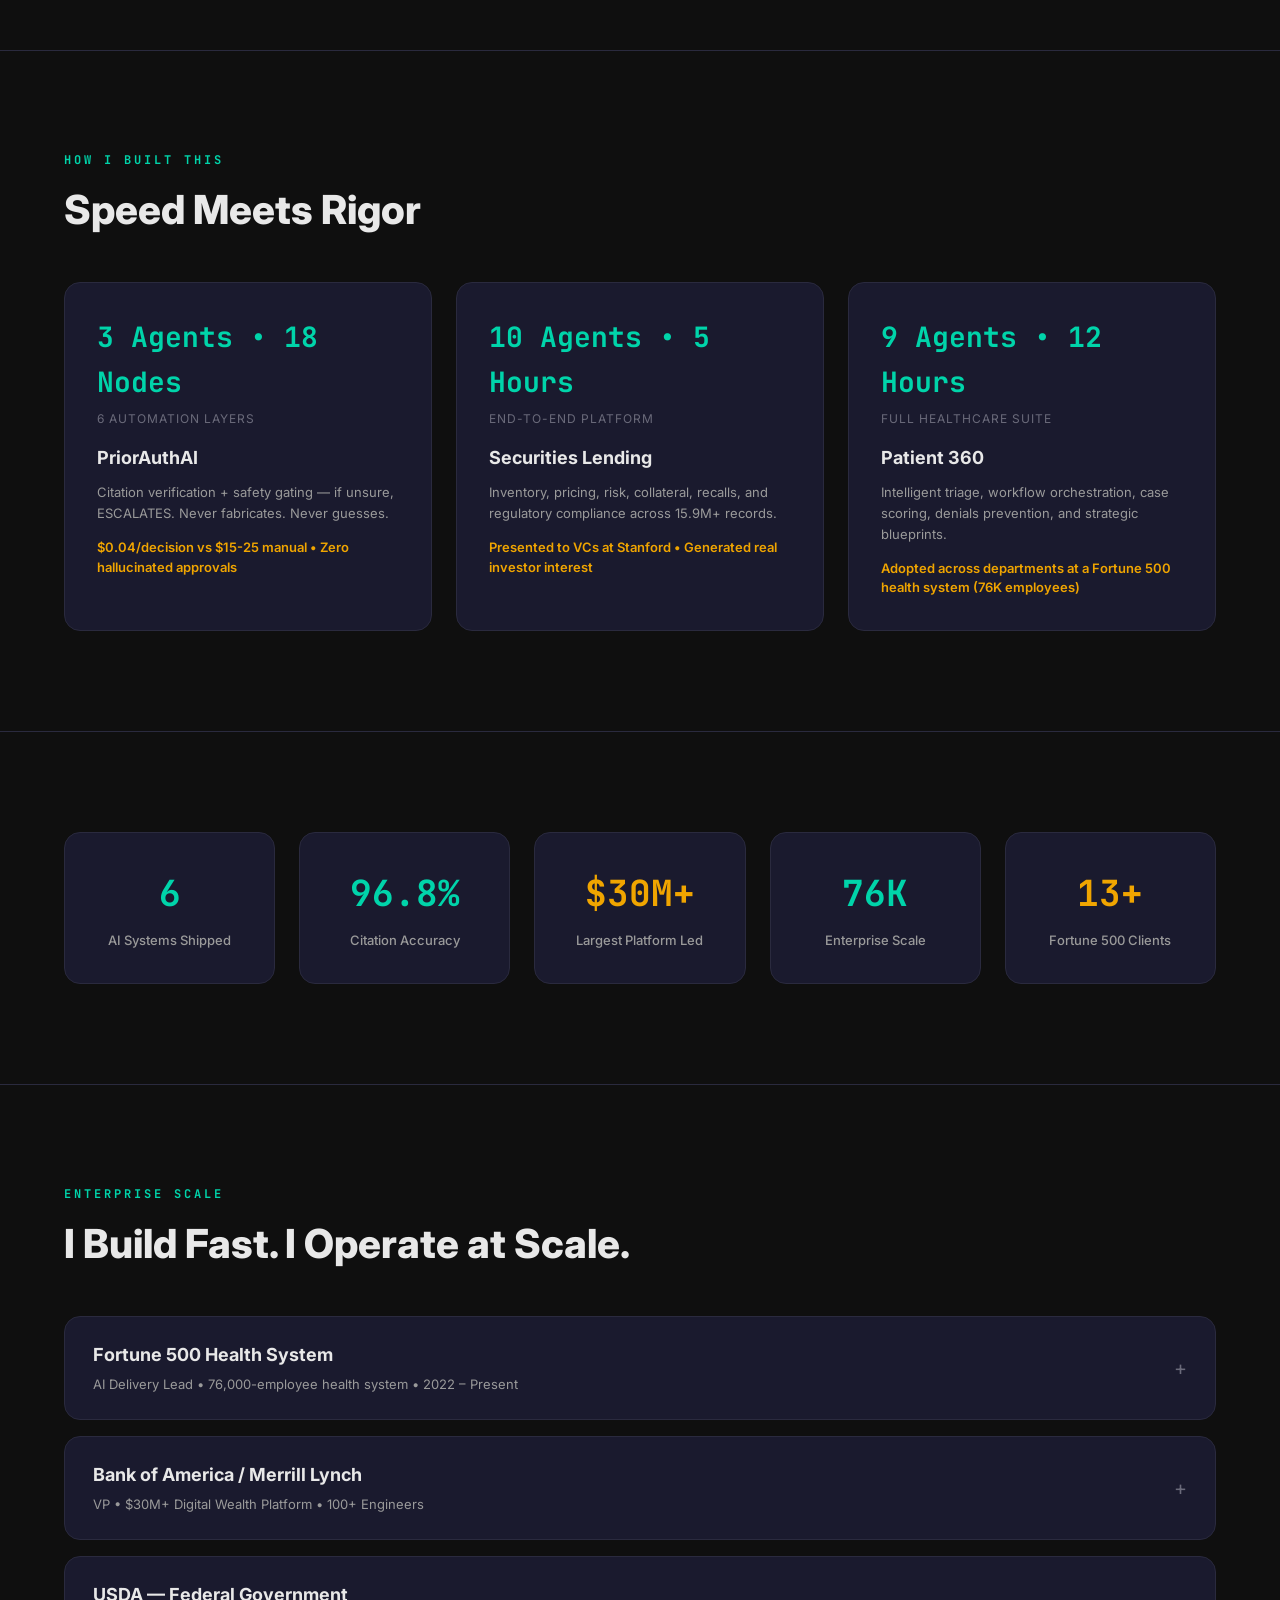
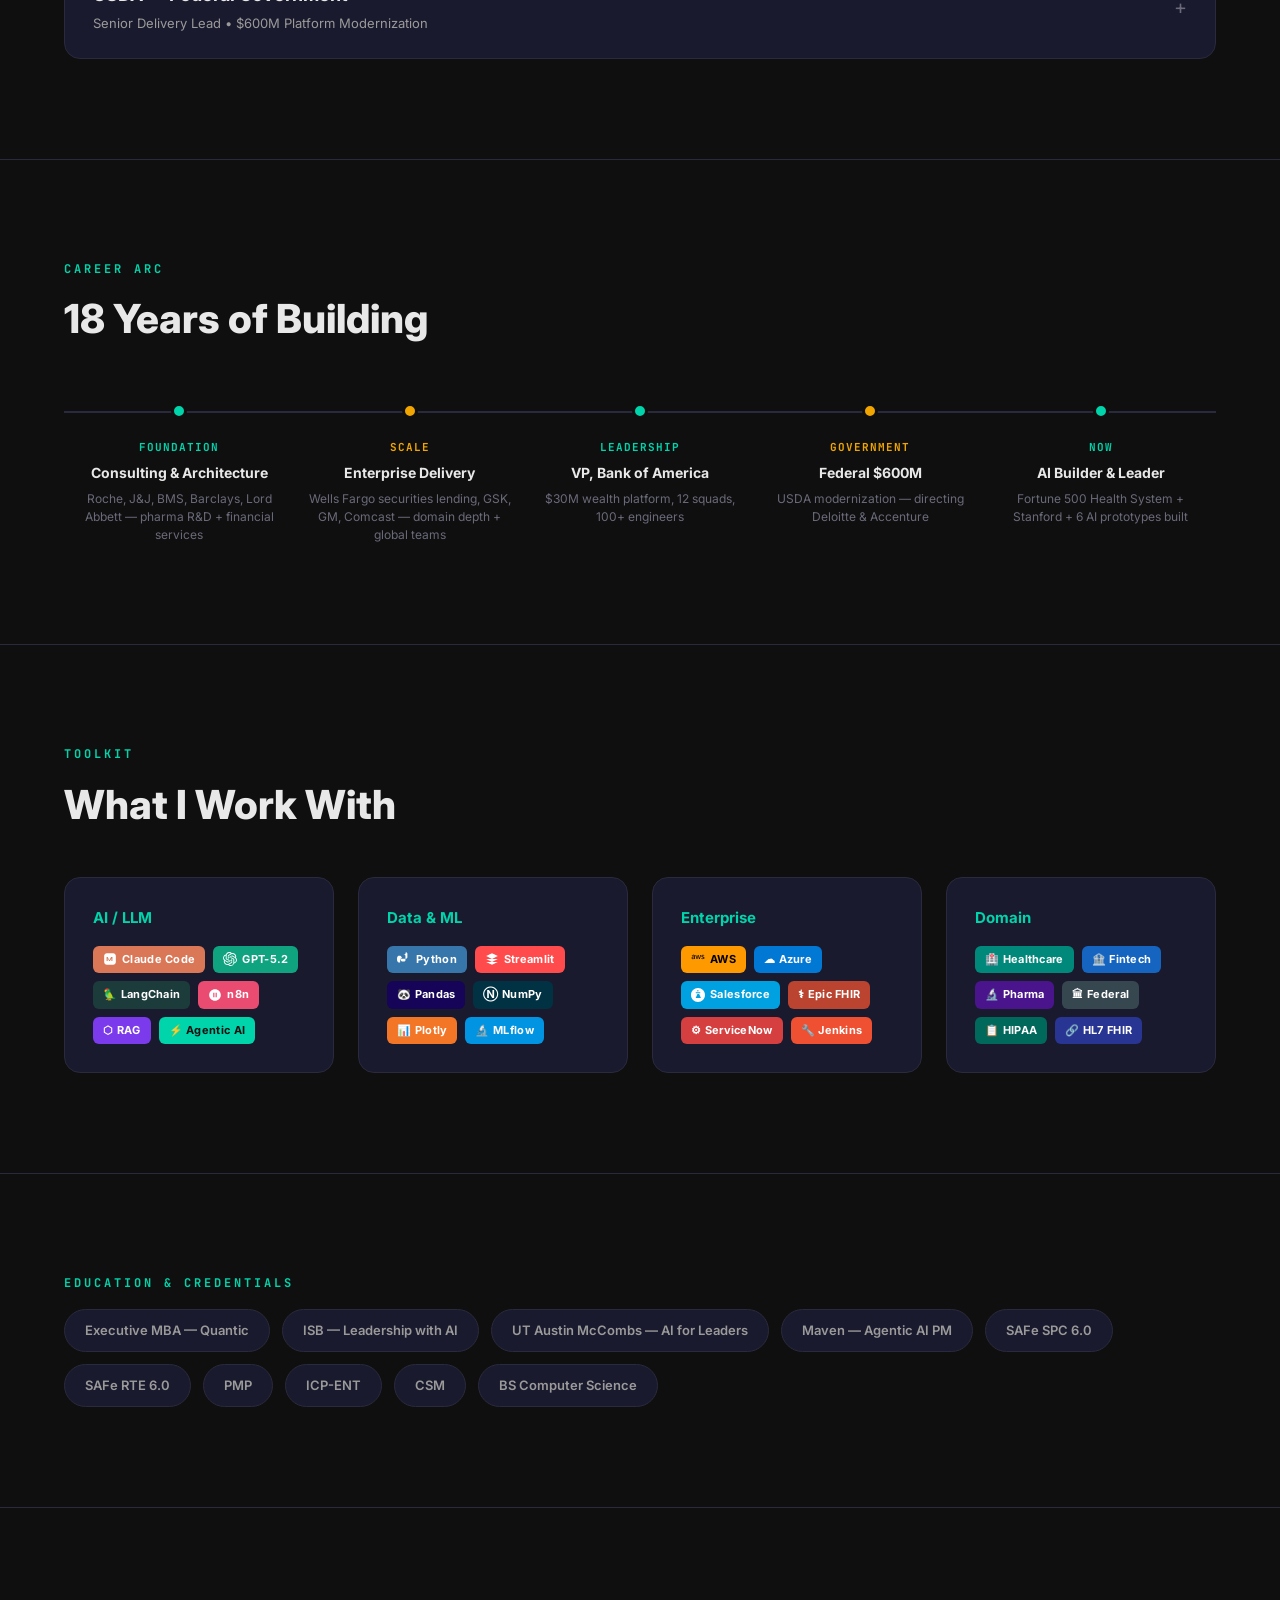
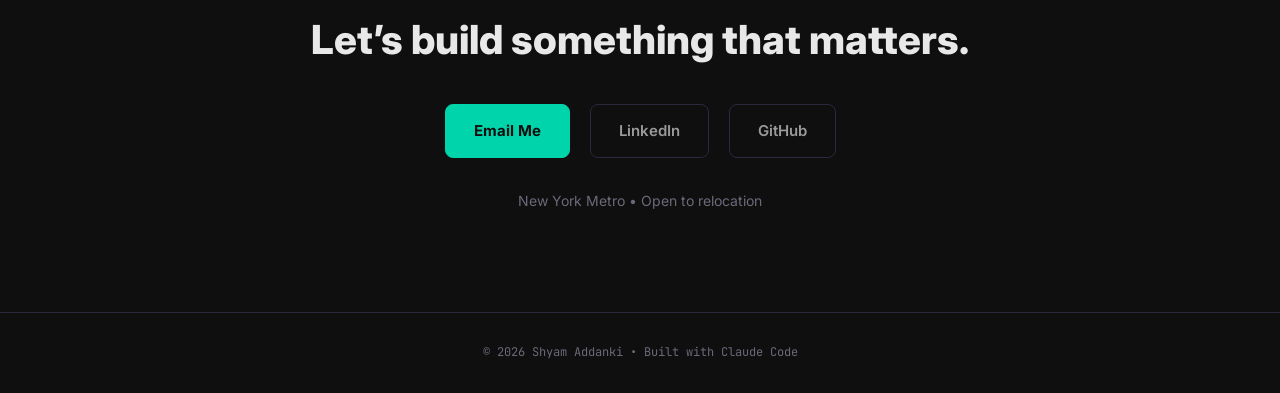
==== commit 5b8d0f86: "privacy: replace Northwell Health with Fortune 500 Health System throughout" ====
--- a/index.html
+++ b/index.html
@@ -155,7 +155,7 @@
         <div class="build-label">Full Healthcare Suite</div>
         <h3>Patient 360</h3>
         <p class="build-arch">Intelligent triage, workflow orchestration, case scoring, denials prevention, and strategic blueprints.</p>
-        <p class="build-impact">Adopted across departments at Northwell Health (76K employees)</p>
+        <p class="build-impact">Adopted across departments at a Fortune 500 health system (76K employees)</p>
       </div>
 
     </div>
@@ -200,7 +200,7 @@
       <div class="case-card reveal">
         <div class="case-header" role="button" aria-expanded="false" tabindex="0">
           <div>
-            <h3>Northwell Health</h3>
+            <h3>Fortune 500 Health System</h3>
             <p class="case-meta">AI Delivery Lead &bull; 76,000-employee health system &bull; 2022 &ndash; Present</p>
           </div>
           <span class="case-toggle">+</span>
@@ -310,7 +310,7 @@
       <div class="timeline-node">
         <p class="era">Now</p>
         <h4>AI Builder &amp; Leader</h4>
-        <p>Northwell Health + Stanford + 6 AI systems shipped</p>
+        <p>Fortune 500 Health System + Stanford + 6 AI prototypes built</p>
       </div>
 
     </div>
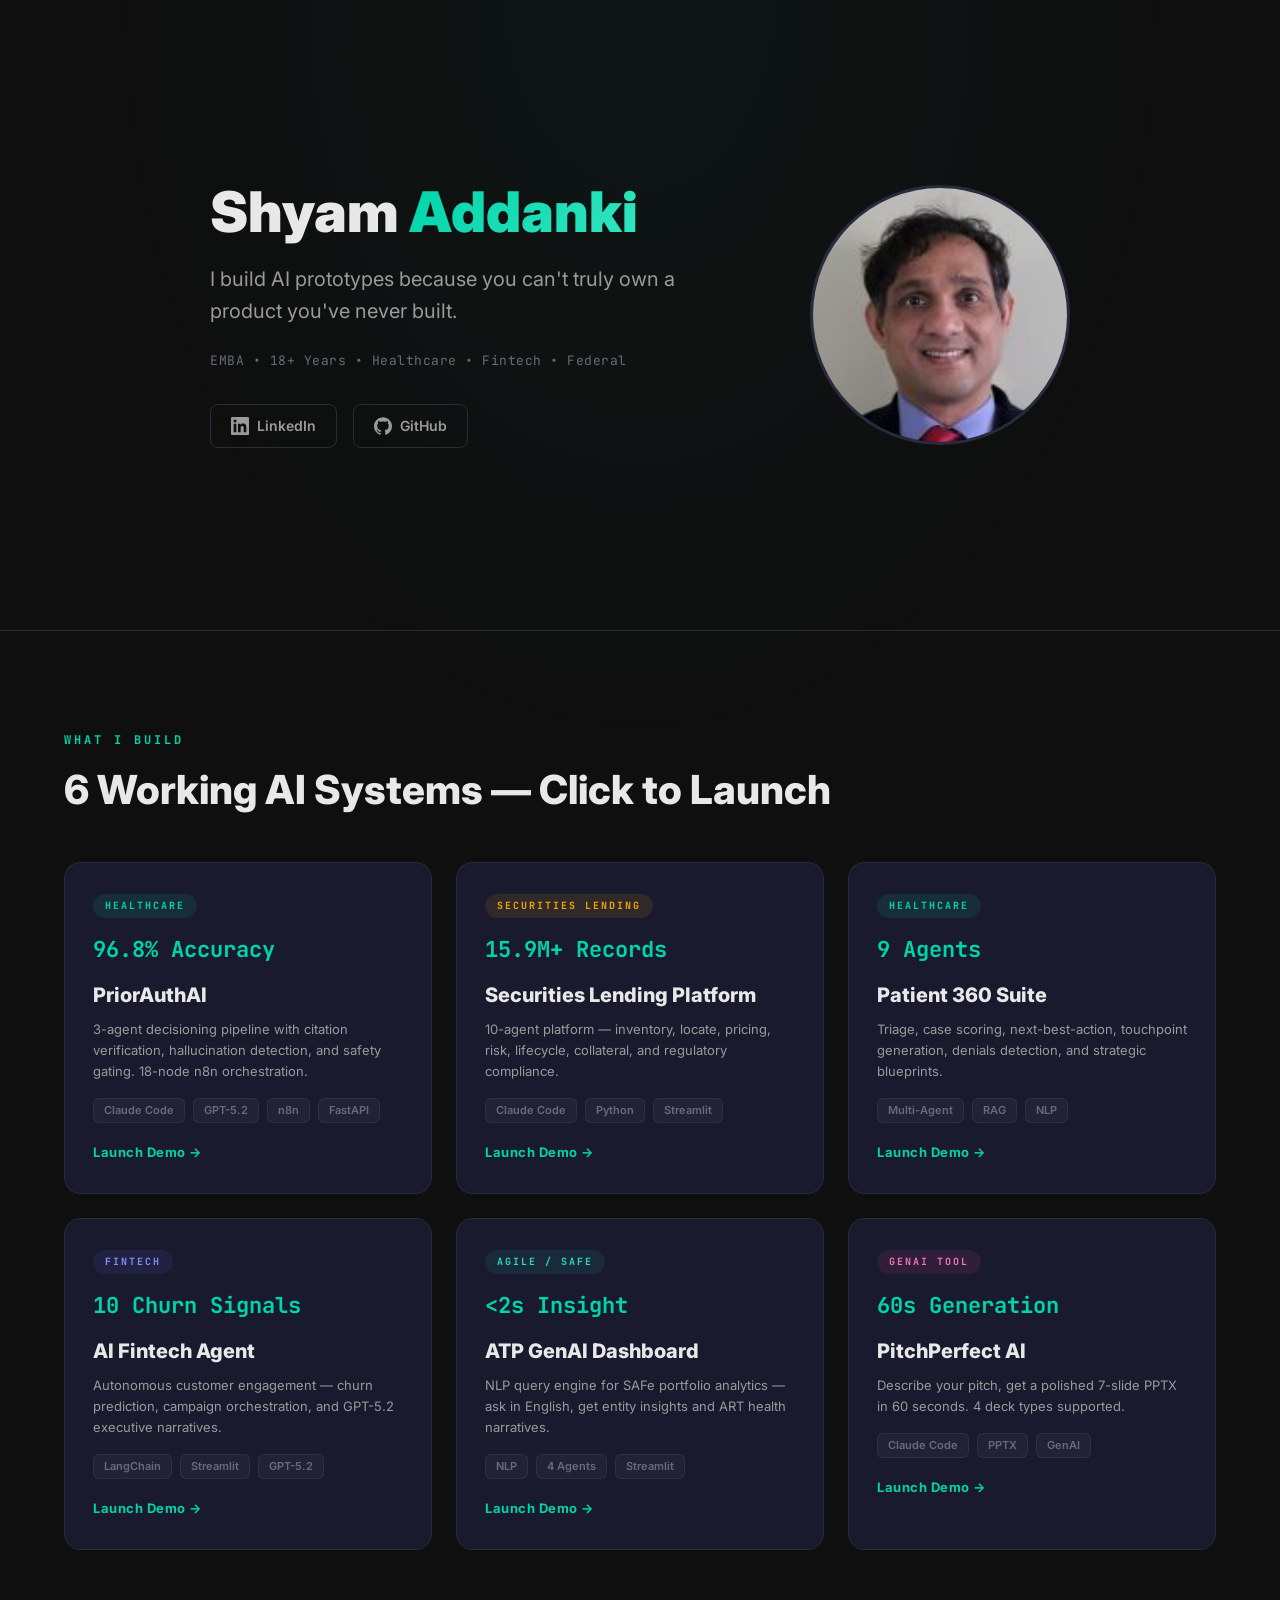
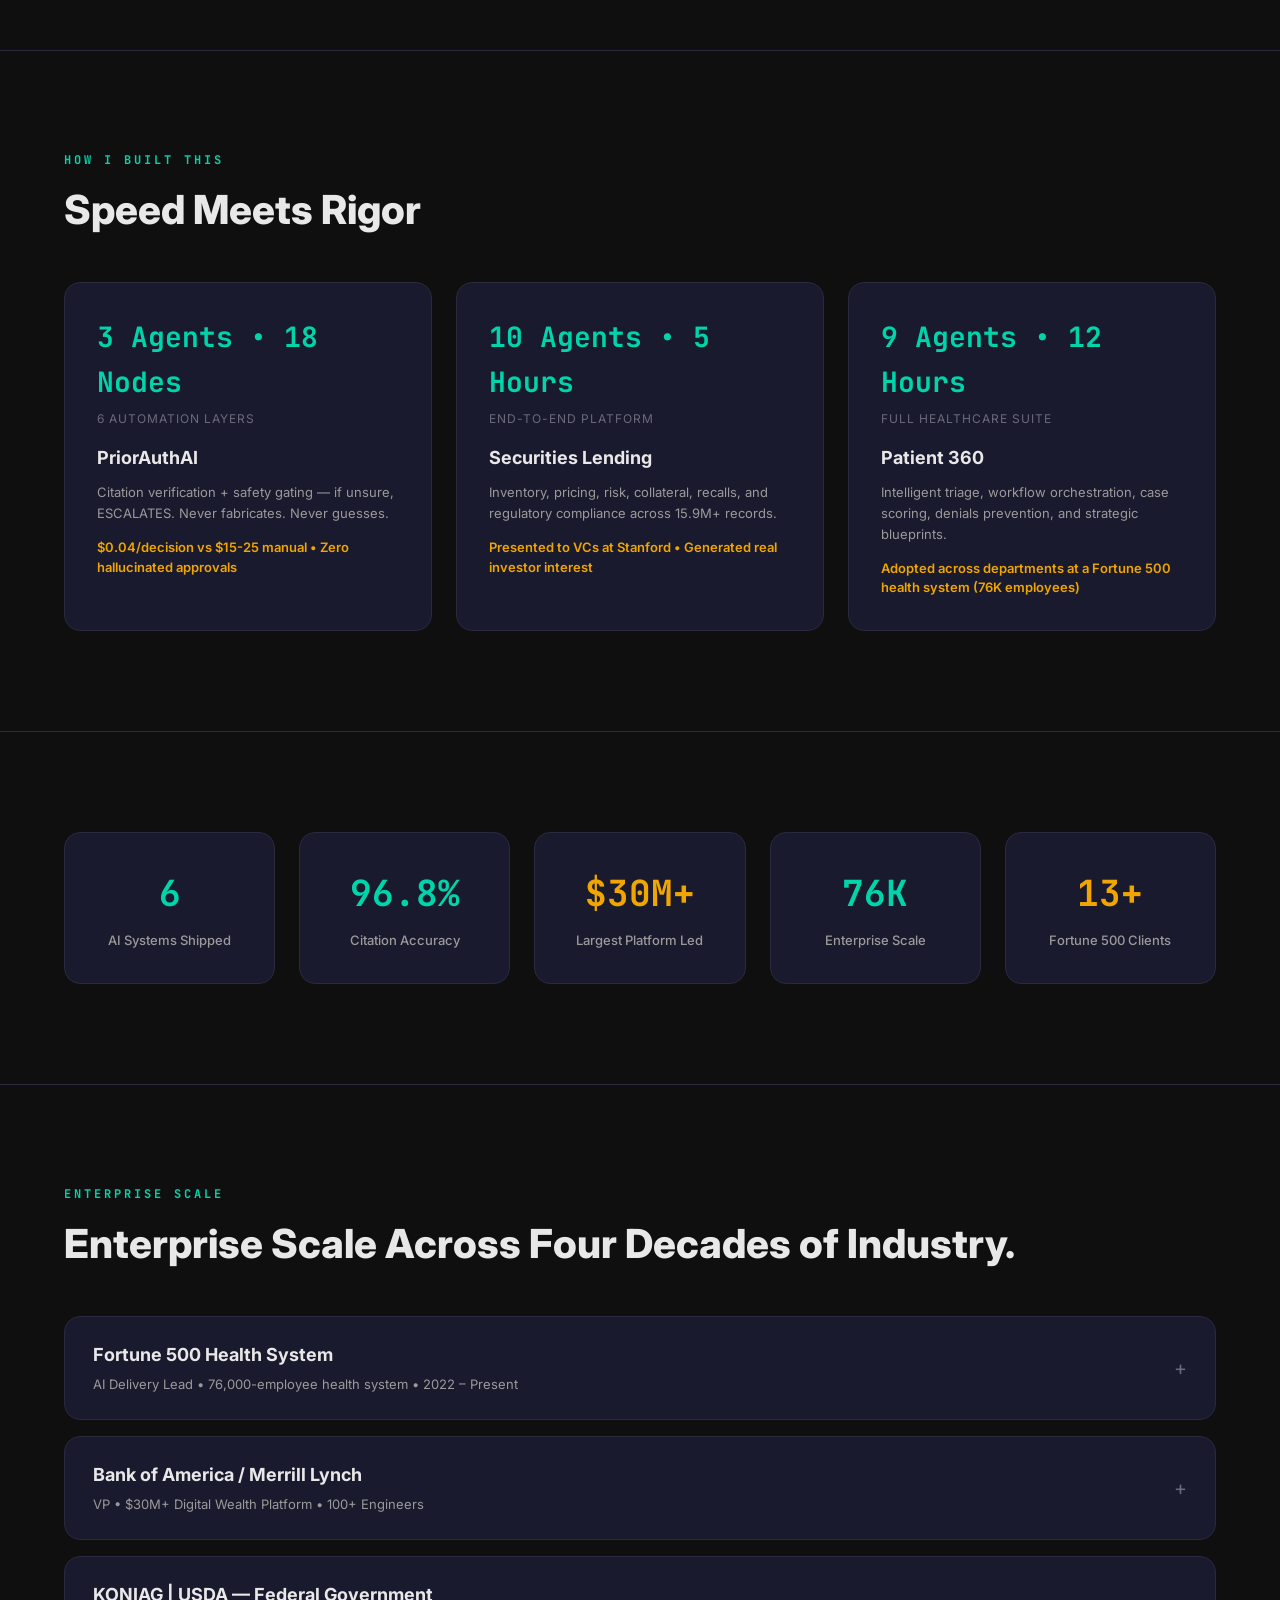
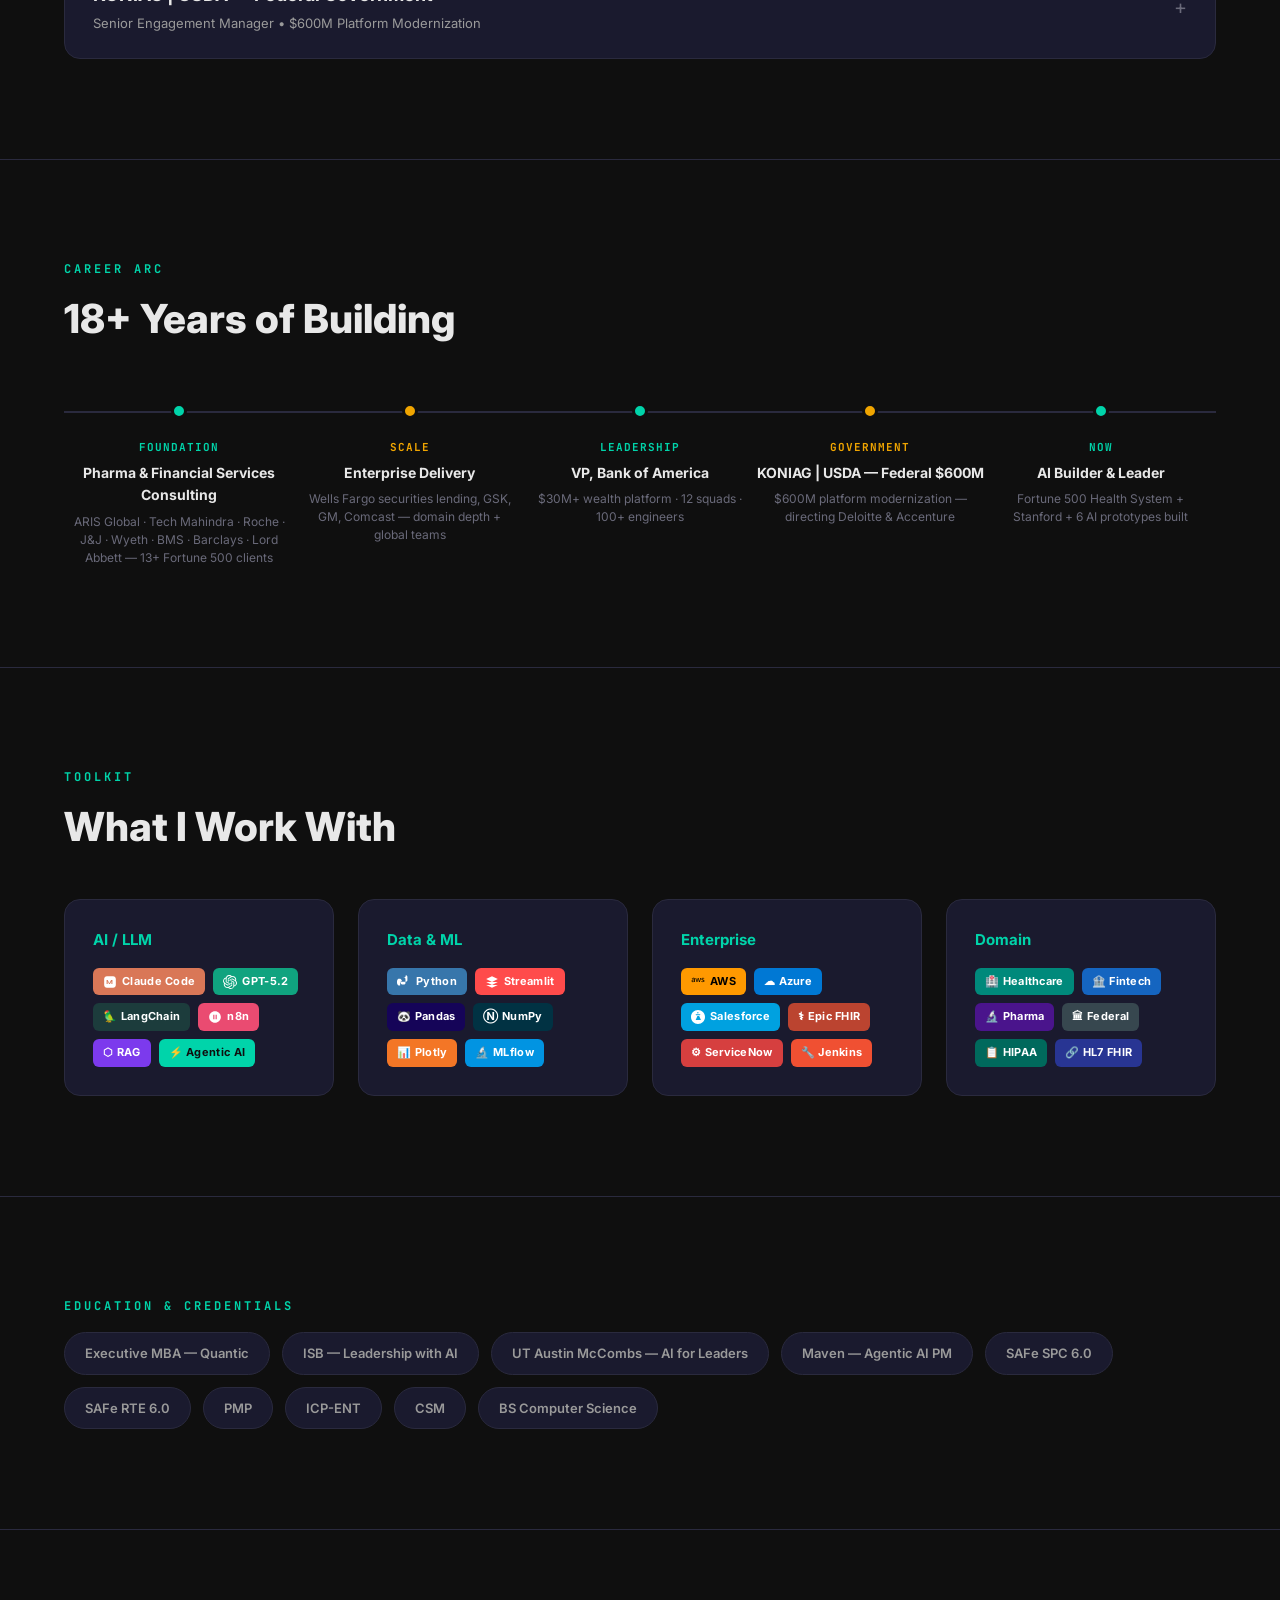
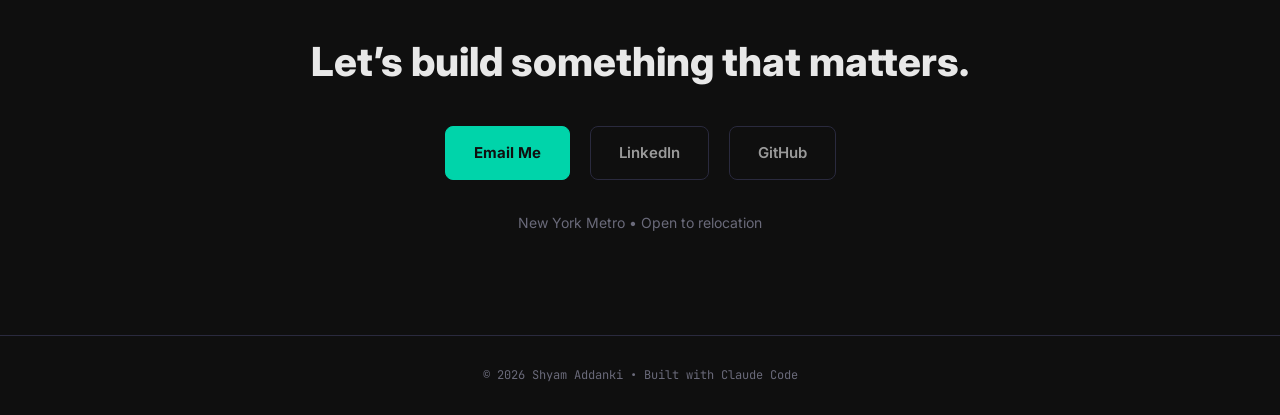
==== commit 272e44ac: "feat: add KONIAG|USDA branding, full consulting pedigree, updated career arc" ====
--- a/index.html
+++ b/index.html
@@ -194,7 +194,7 @@
 <section class="enterprise" id="enterprise">
   <div class="container">
     <p class="section-label reveal">Enterprise Scale</p>
-    <h2 class="section-title reveal">I Build Fast. I Operate at Scale.</h2>
+    <h2 class="section-title reveal">Enterprise Scale Across Four Decades of Industry.</h2>
     <div class="case-studies">
 
       <div class="case-card reveal">
@@ -250,8 +250,8 @@
       <div class="case-card reveal">
         <div class="case-header" role="button" aria-expanded="false" tabindex="0">
           <div>
-            <h3>USDA — Federal Government</h3>
-            <p class="case-meta">Senior Delivery Lead &bull; $600M Platform Modernization</p>
+            <h3>KONIAG | USDA — Federal Government</h3>
+            <p class="case-meta">Senior Engagement Manager &bull; $600M Platform Modernization</p>
           </div>
           <span class="case-toggle">+</span>
         </div>
@@ -280,13 +280,13 @@
 <section class="career" id="career">
   <div class="container">
     <p class="section-label reveal">Career Arc</p>
-    <h2 class="section-title reveal">18 Years of Building</h2>
+    <h2 class="section-title reveal">18+ Years of Building</h2>
     <div class="timeline reveal">
 
       <div class="timeline-node">
         <p class="era">Foundation</p>
-        <h4>Consulting &amp; Architecture</h4>
-        <p>Roche, J&amp;J, BMS, Barclays, Lord Abbett — pharma R&amp;D + financial services</p>
+        <h4>Pharma &amp; Financial Services Consulting</h4>
+        <p>ARIS Global · Tech Mahindra · Roche · J&amp;J · Wyeth · BMS · Barclays · Lord Abbett — 13+ Fortune 500 clients</p>
       </div>
 
       <div class="timeline-node">
@@ -298,13 +298,13 @@
       <div class="timeline-node">
         <p class="era">Leadership</p>
         <h4>VP, Bank of America</h4>
-        <p>$30M wealth platform, 12 squads, 100+ engineers</p>
+        <p>$30M+ wealth platform · 12 squads · 100+ engineers</p>
       </div>
 
       <div class="timeline-node">
         <p class="era">Government</p>
-        <h4>Federal $600M</h4>
-        <p>USDA modernization — directing Deloitte &amp; Accenture</p>
+        <h4>KONIAG | USDA — Federal $600M</h4>
+        <p>$600M platform modernization — directing Deloitte &amp; Accenture</p>
       </div>
 
       <div class="timeline-node">
